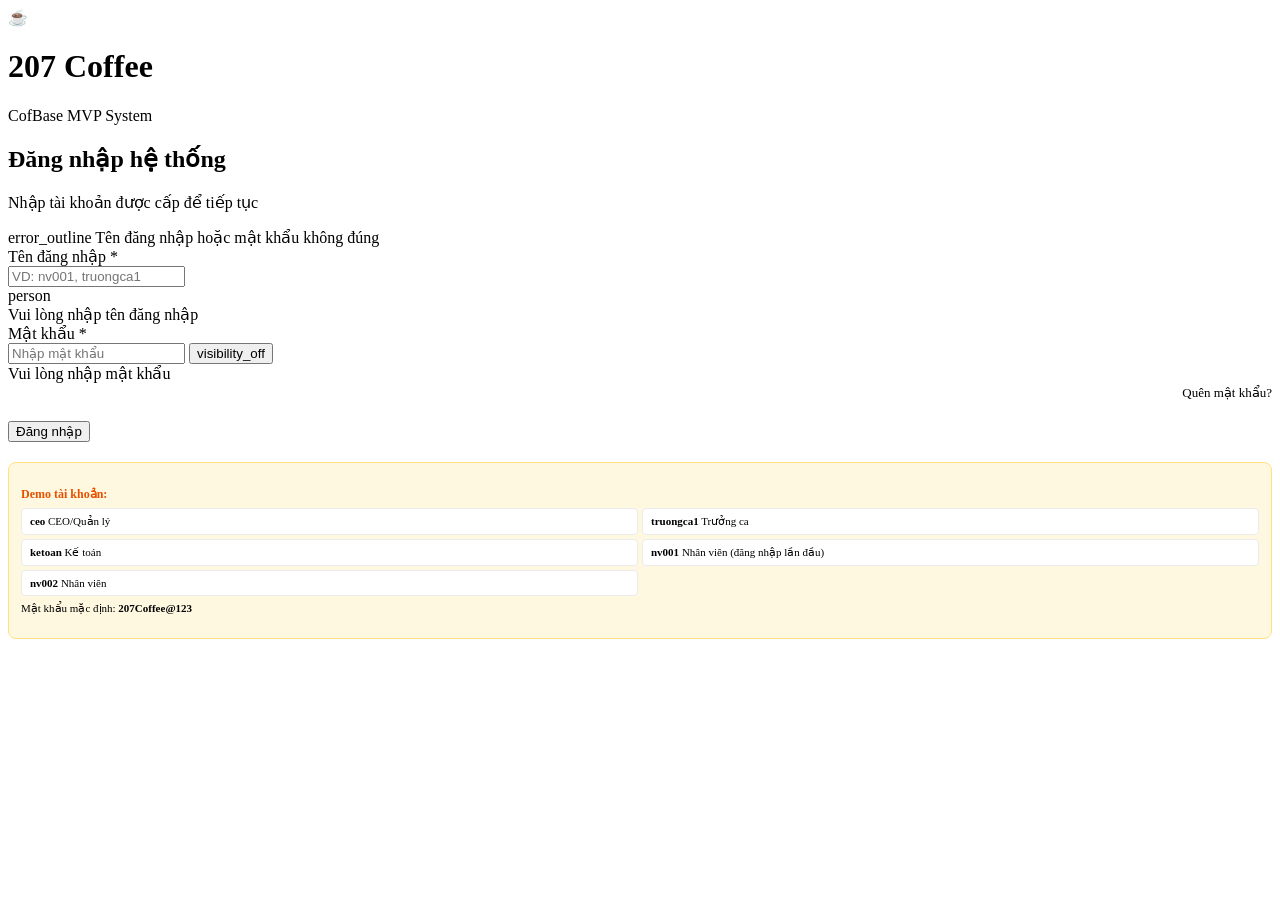
==== index.html @ f36b7ae7 "fix: hoàn thiện giao diện responsive" ====
<!DOCTYPE html>
<html lang="vi">
<head>
  <meta charset="UTF-8">
  <meta name="viewport" content="width=device-width, initial-scale=1.0, maximum-scale=1.0, user-scalable=no">
  <title>207 Coffee – CofBase MVP</title>
  <meta name="description" content="Hệ thống quản lý nội bộ 207 Coffee – Chấm công, Ca làm việc, Lương, POS, Dashboard">

  <link rel="preconnect" href="https://fonts.googleapis.com/">
  <link rel="preconnect" href="https://fonts.gstatic.com/" crossorigin>

  <link rel="stylesheet" href="styles.css">

  <link rel="icon" href="data:image/svg+xml,&lt;svg xmlns=%22http://www.w3.org/2000/svg%22 viewBox=%220 0 100 100%22&gt;&lt;text y=%22.9em%22 font-size=%2290%22&gt;%E2%98%95&lt;/text&gt;&lt;/svg&gt;">

  <script src="chart.umd.min.js"></script>

  <style>
    /* Additional polish */
    .pos-layout { height: calc(100vh - 108px); }
    .page-content:has(.pos-layout) { padding: 16px; }

    /* Smooth page transitions */
    #page-content { animation: fadeIn 0.25s ease; }

    /* Override chart canvas */
    #revenue-chart { max-height: 240px; }

    /* Tab switch helper */
    .tab-content { display: none; }
    .tab-content.active { display: block; }

    /* Refactored inline styles */
    .forgot-pw-wrapper { text-align: right; margin-bottom: 20px; }
    .forgot-pw-link { font-size: 13px; color: var(--brown); text-decoration: none; font-weight: 500; }
    .demo-section { margin-top: 20px; padding: 12px; background: #FFF8E1; border-radius: 8px; border: 1px solid #FFE082; }
    .demo-title { font-size: 12px; color: #E65100; font-weight: 600; margin-bottom: 6px; }
    .demo-grid { display: grid; grid-template-columns: 1fr 1fr; gap: 4px; }
    .demo-card { cursor: pointer; padding: 6px 8px; background: white; border-radius: 4px; border: 1px solid #EBEBEB; font-size: 11px; transition: background 0.2s; }
    .demo-card:hover { background: #f9f9f9; }
    .demo-role { color: var(--text-muted); }
    .demo-footer { font-size: 11px; color: var(--text-muted); margin-top: 6px; }
  </style>
</head>
<body>
  <div id="root">
    <div id="app">
      <div id="main-area">
        <div class="auth-page">
          <div class="auth-card">
            <div class="auth-logo">
              <div class="auth-logo-icon">☕</div>
              <div class="auth-logo-text">
                <h1>207 Coffee</h1>
                <p>CofBase MVP System</p>
              </div>
            </div>
            
            <h2 class="auth-title">Đăng nhập hệ thống</h2>
            <p class="auth-subtitle">Nhập tài khoản được cấp để tiếp tục</p>

            <div id="login-alert" class="alert alert-danger hidden">
              <span class="material-icons">error_outline</span>
              <span id="login-alert-msg">Tên đăng nhập hoặc mật khẩu không đúng</span>
            </div>

            <form id="login-form" novalidate>
              <div class="form-group">
                <label class="form-label" for="login-username">Tên đăng nhập <span class="required">*</span></label>
                <div class="input-group">
                  <input type="text" id="login-username" class="form-control" placeholder="VD: nv001, truongca1" autocomplete="username">
                  <div class="input-group-btn"><span class="material-icons">person</span></div>
                </div>
                <div class="form-error" id="err-username">Vui lòng nhập tên đăng nhập</div>
              </div>
              
              <div class="form-group">
                <label class="form-label" for="login-password">Mật khẩu <span class="required">*</span></label>
                <div class="input-group">
                  <input type="password" id="login-password" class="form-control" placeholder="Nhập mật khẩu" autocomplete="current-password">
                  <button type="button" class="input-group-btn" id="toggle-pw" tabindex="-1">
                    <span class="material-icons" id="pw-icon">visibility_off</span>
                  </button>
                </div>
                <div class="form-error" id="err-password">Vui lòng nhập mật khẩu</div>
              </div>

              <div class="forgot-pw-wrapper">
                <a href="#" class="forgot-pw-link">Quên mật khẩu?</a>
              </div>

              <button type="submit" class="btn btn-primary btn-block btn-lg" id="login-btn">
                Đăng nhập
              </button>
            </form>

            <div class="demo-section">
              <p class="demo-title">Demo tài khoản:</p>
              <div class="demo-grid" id="demo-accounts">
                <div class="demo-card" data-user="ceo" data-pass="207Coffee@123">
                  <b>ceo</b> <span class="demo-role">CEO/Quản lý</span>
                </div>
                <div class="demo-card" data-user="truongca1" data-pass="207Coffee@123">
                  <b>truongca1</b> <span class="demo-role">Trưởng ca</span>
                </div>
                <div class="demo-card" data-user="ketoan" data-pass="207Coffee@123">
                  <b>ketoan</b> <span class="demo-role">Kế toán</span>
                </div>
                <div class="demo-card" data-user="nv001" data-pass="207Coffee@123">
                  <b>nv001</b> <span class="demo-role">Nhân viên (đăng nhập lần đầu)</span>
                </div>
                <div class="demo-card" data-user="nv002" data-pass="207Coffee@123">
                  <b>nv002</b> <span class="demo-role">Nhân viên</span>
                </div>
              </div>
              <p class="demo-footer">Mật khẩu mặc định: <b>207Coffee@123</b></p>
            </div>
          </div>
        </div>
      </div>
      <div id="toast-container" class="toast-container"></div>
    </div>
  </div>

  <script src="data.js"></script>
  <script src="attendance.js"></script>
  <script src="shifts.js"></script>
  <script src="dashboard-leader.js"></script>
  <script src="dashboard-ceo.js"></script>
  <script src="payroll.js"></script>
  <script src="pos.js"></script>
  <script src="reports.js"></script>
  <script src="app.js"></script>

  <script>
    // Global tab switcher utility
    function switchTab(activeTabId, activeBtnId) {
      const activeTab = document.getElementById(activeTabId);
      if (!activeTab) return;
      
      const parent = activeTab.parentElement;
      const allTabs = parent.querySelectorAll('[id$="-tab"]');
      allTabs.forEach(tab => {
        tab.style.display = tab.id === activeTabId ? 'block' : 'none';
      });
      
      const allBtns = document.querySelectorAll('.tab-btn');
      allBtns.forEach(btn => btn.classList.remove('active'));
      
      allBtns.forEach(btn => {
        const onclick = btn.getAttribute('onclick') || '';
        if (onclick.includes(`'${activeTabId}'`)) {
          btn.classList.add('active');
        }
      });
    }

    // Demo account auto-fill handler
    document.addEventListener('DOMContentLoaded', () => {
      const demoCards = document.querySelectorAll('.demo-card');
      const usernameInput = document.getElementById('login-username');
      const passwordInput = document.getElementById('login-password');

      demoCards.forEach(card => {
        card.addEventListener('click', () => {
          if (usernameInput && passwordInput) {
            usernameInput.value = card.getAttribute('data-user');
            passwordInput.value = card.getAttribute('data-pass');
          }
        });
      });
    });
  </script>
</body>
</html>
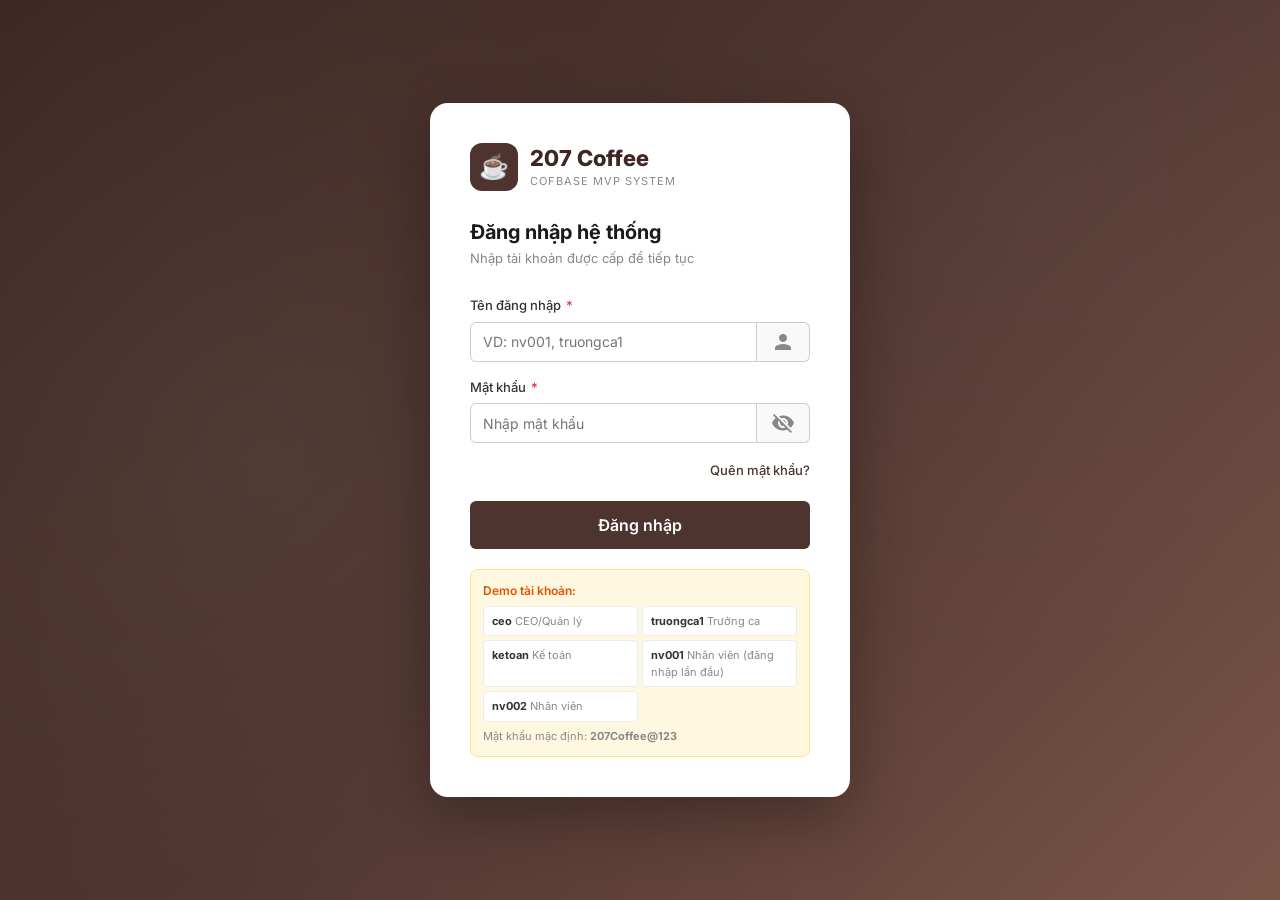
==== commit fad50139: "fix: sửa chấm công" ====
--- a/index.html
+++ b/index.html
@@ -9,11 +9,11 @@
   <link rel="preconnect" href="https://fonts.googleapis.com/">
   <link rel="preconnect" href="https://fonts.gstatic.com/" crossorigin>
 
-  <link rel="stylesheet" href="styles.css">
+  <link rel="stylesheet" href="./207 Coffee – CofBase MVP_files/styles.css">
 
   <link rel="icon" href="data:image/svg+xml,&lt;svg xmlns=%22http://www.w3.org/2000/svg%22 viewBox=%220 0 100 100%22&gt;&lt;text y=%22.9em%22 font-size=%2290%22&gt;%E2%98%95&lt;/text&gt;&lt;/svg&gt;">
 
-  <script src="chart.umd.min.js"></script>
+  <script src="./207 Coffee – CofBase MVP_files/chart.umd.min.js"></script>
 
   <style>
     /* Additional polish */
@@ -122,15 +122,15 @@
     </div>
   </div>
 
-  <script src="data.js"></script>
-  <script src="attendance.js"></script>
-  <script src="shifts.js"></script>
-  <script src="dashboard-leader.js"></script>
-  <script src="dashboard-ceo.js"></script>
-  <script src="payroll.js"></script>
-  <script src="pos.js"></script>
-  <script src="reports.js"></script>
-  <script src="app.js"></script>
+  <script src="./207 Coffee – CofBase MVP_files/data.js"></script>
+  <script src="./207 Coffee – CofBase MVP_files/attendance.js"></script>
+  <script src="./207 Coffee – CofBase MVP_files/shifts.js"></script>
+  <script src="./207 Coffee – CofBase MVP_files/dashboard-leader.js"></script>
+  <script src="./207 Coffee – CofBase MVP_files/dashboard-ceo.js"></script>
+  <script src="./207 Coffee – CofBase MVP_files/payroll.js"></script>
+  <script src="./207 Coffee – CofBase MVP_files/pos.js"></script>
+  <script src="./207 Coffee – CofBase MVP_files/reports.js"></script>
+  <script src="./207 Coffee – CofBase MVP_files/app.js"></script>
 
   <script>
     // Global tab switcher utility
--- a/207 Coffee – CofBase MVP_files/styles.css
+++ b/207 Coffee – CofBase MVP_files/styles.css
@@ -0,0 +1,2204 @@
+/* ============================================================
+   207 COFFEE – CofBase MVP Design System
+   UI Guidelines: Inter font, #4E342E primary, #F9F9F9 bg
+   ============================================================ */
+
+@import url("https://fonts.googleapis.com/css2?family=Inter:wght@300;400;500;600;700;800&display=swap");
+@import url("https://fonts.googleapis.com/icon?family=Material+Icons");
+
+:root {
+/* Brand */
+--brown: #4e342e;
+--brown-light: #6d4c41;
+--brown-dark: #3e2723;
+--brown-10: rgba(78, 52, 46, 0.08);
+--brown-20: rgba(78, 52, 46, 0.15);
+
+/* Background */
+--bg: #f9f9f9;
+--bg-card: #ffffff;
+--bg-sidebar: #2c1a16;
+
+/* Semantic */
+--success: #28a745;
+--success-bg: #e8f5e9;
+--warning: #ffc107;
+--warning-bg: #fff8e1;
+--danger: #dc3545;
+--danger-bg: #fdecea;
+--disabled: #e0e0e0;
+
+/* Text */
+--text-primary: #1a1a1a;
+--text-body: #333333;
+--text-muted: #888888;
+--text-white: #ffffff;
+
+/* Border */
+--border: #cccccc;
+--border-focus: #4e342e;
+
+/* Shadows */
+--shadow-sm: 0 1px 3px rgba(0, 0, 0, 0.08);
+--shadow-md: 0 4px 12px rgba(0, 0, 0, 0.1);
+--shadow-lg: 0 8px 30px rgba(0, 0, 0, 0.12);
+
+/* Radius */
+--radius: 6px;
+--radius-lg: 12px;
+
+/* Transitions */
+--transition: 0.2s ease;
+}
+
+/* ============================================================
+   RESET & BASE
+   ============================================================ */
+*,
+*::before,
+*::after {
+box-sizing: border-box;
+margin: 0;
+padding: 0;
+}
+
+html {
+font-size: 14px;
+}
+
+body {
+min-height: 100vh;
+overflow-x: hidden;
+font-family: "Inter", sans-serif;
+font-size: 14px;
+line-height: 1.5;
+color: var(--text-body);
+background: var(--bg);
+}
+
+/* ============================================================
+   TYPOGRAPHY
+   ============================================================ */
+h1,
+h2,
+h3,
+h4,
+h5,
+h6 {
+font-weight: 700;
+line-height: 1.3;
+color: var(--text-primary);
+}
+
+.page-title {
+font-size: 24px;
+font-weight: 700;
+color: var(--text-primary);
+}
+
+.section-title {
+margin-bottom: 12px;
+font-size: 16px;
+font-weight: 600;
+color: var(--text-primary);
+}
+
+.hint {
+font-size: 12px;
+font-style: italic;
+color: var(--text-muted);
+}
+
+.label {
+font-size: 13px;
+font-weight: 500;
+color: var(--text-body);
+}
+
+/* ============================================================
+   APP LAYOUT
+   ============================================================ */
+#app {
+display: flex;
+min-height: 100vh;
+width: 100%;
+}
+
+/* SIDEBAR */
+.sidebar {
+position: fixed;
+top: 0;
+bottom: 0;
+left: 0;
+z-index: 100;
+display: flex;
+flex-direction: column;
+width: 240px;
+min-height: 100vh;
+background: var(--bg-sidebar);
+transition: transform var(--transition);
+}
+
+.sidebar-brand {
+display: flex;
+align-items: center;
+gap: 10px;
+padding: 20px 16px;
+border-bottom: 1px solid rgba(255, 255, 255, 0.08);
+}
+
+.brand-logo {
+display: flex;
+align-items: center;
+justify-content: center;
+width: 36px;
+height: 36px;
+border-radius: 8px;
+font-size: 18px;
+background: var(--brown);
+}
+
+.brand-name {
+font-size: 18px;
+font-weight: 800;
+color: #ffffff;
+letter-spacing: -0.5px;
+}
+
+.brand-sub {
+margin-top: 1px;
+font-size: 10px;
+color: rgba(255, 255, 255, 0.45);
+text-transform: uppercase;
+letter-spacing: 1.5px;
+}
+
+.sidebar-user {
+padding: 14px 16px;
+border-bottom: 1px solid rgba(255, 255, 255, 0.08);
+}
+
+.sidebar-user-name {
+font-size: 13px;
+font-weight: 600;
+color: #ffffff;
+}
+
+.sidebar-user-role {
+margin-top: 2px;
+font-size: 11px;
+color: rgba(255, 255, 255, 0.45);
+}
+
+.sidebar-nav {
+flex: 1;
+padding: 8px 0;
+overflow-y: auto;
+}
+
+.nav-group-label {
+padding: 12px 16px 4px;
+font-size: 10px;
+font-weight: 600;
+color: rgba(255, 255, 255, 0.3);
+text-transform: uppercase;
+letter-spacing: 1.5px;
+}
+
+.nav-item {
+display: flex;
+align-items: center;
+gap: 10px;
+width: calc(100% - 16px);
+margin: 1px 8px;
+padding: 10px 16px;
+border: none;
+border-radius: 6px;
+font-size: 13px;
+font-weight: 500;
+color: rgba(255, 255, 255, 0.6);
+text-align: left;
+text-decoration: none;
+background: none;
+cursor: pointer;
+transition: all var(--transition);
+}
+
+.nav-item:hover {
+color: #ffffff;
+background: rgba(255, 255, 255, 0.08);
+}
+
+.nav-item.active {
+color: #ffffff;
+background: var(--brown);
+}
+
+.nav-item .material-icons {
+flex-shrink: 0;
+font-size: 18px;
+}
+
+.sidebar-logout {
+padding: 12px;
+border-top: 1px solid rgba(255, 255, 255, 0.08);
+}
+
+/* MAIN CONTENT */
+.main-content {
+display: flex;
+flex-direction: column;
+flex: 1;
+margin-left: 240px;
+min-height: 100vh;
+width: calc(100% - 240px);
+}
+
+/* TOPBAR */
+.topbar {
+position: sticky;
+top: 0;
+z-index: 50;
+display: flex;
+align-items: center;
+justify-content: space-between;
+height: 60px;
+padding: 0 24px;
+background: var(--bg-card);
+border-bottom: 1px solid #ebebeb;
+box-shadow: var(--shadow-sm);
+}
+
+.topbar-title {
+font-size: 16px;
+font-weight: 600;
+color: var(--text-primary);
+}
+
+.topbar-actions {
+display: flex;
+align-items: center;
+gap: 12px;
+}
+
+.topbar-user {
+display: flex;
+align-items: center;
+gap: 8px;
+font-size: 13px;
+font-weight: 500;
+color: var(--text-body);
+}
+
+.topbar-avatar {
+display: flex;
+align-items: center;
+justify-content: center;
+width: 32px;
+height: 32px;
+border-radius: 50%;
+font-size: 12px;
+font-weight: 700;
+color: white;
+background: var(--brown);
+}
+
+/* PAGE CONTENT */
+.page-content {
+flex: 1;
+padding: 24px;
+animation: fadeIn 0.3s ease;
+}
+
+@keyframes fadeIn {
+from {
+opacity: 0;
+transform: translateY(6px);
+}
+to {
+opacity: 1;
+transform: translateY(0);
+}
+}
+
+/* ============================================================
+   AUTH PAGES
+   ============================================================ */
+.auth-page {
+position: relative;
+display: flex;
+align-items: center;
+justify-content: center;
+min-height: 100vh;
+width: 100%;
+padding: 20px;
+overflow: hidden;
+background: linear-gradient(
+135deg,
+var(--brown-dark) 0%,
+var(--brown) 50%,
+#795548 100%
+);
+}
+
+.auth-page::before {
+content: "";
+position: absolute;
+inset: 0;
+background-image: radial-gradient(
+circle at 20% 50%,
+rgba(255, 255, 255, 0.05) 0%,
+transparent 50%
+),
+radial-gradient(
+circle at 80% 20%,
+rgba(255, 255, 255, 0.03) 0%,
+transparent 40%
+);
+}
+
+.auth-card {
+position: relative;
+z-index: 1;
+width: 100%;
+max-width: 420px;
+padding: 40px;
+border-radius: 16px;
+background: #ffffff;
+box-shadow: 0 20px 60px rgba(0, 0, 0, 0.3);
+animation: slideUp 0.4s ease;
+}
+
+@keyframes slideUp {
+from {
+opacity: 0;
+transform: translateY(20px);
+}
+to {
+opacity: 1;
+transform: translateY(0);
+}
+}
+
+.auth-logo {
+display: flex;
+align-items: center;
+gap: 12px;
+margin-bottom: 28px;
+}
+
+.auth-logo-icon {
+display: flex;
+align-items: center;
+justify-content: center;
+width: 48px;
+height: 48px;
+border-radius: 12px;
+font-size: 24px;
+color: white;
+background: var(--brown);
+}
+
+.auth-logo-text h1 {
+font-size: 22px;
+font-weight: 800;
+color: var(--brown-dark);
+}
+
+.auth-logo-text p {
+font-size: 11px;
+color: var(--text-muted);
+text-transform: uppercase;
+letter-spacing: 1px;
+}
+
+.auth-title {
+margin-bottom: 4px;
+font-size: 20px;
+font-weight: 700;
+color: var(--text-primary);
+}
+
+.auth-subtitle {
+margin-bottom: 28px;
+font-size: 13px;
+color: var(--text-muted);
+}
+
+/* ============================================================
+   FORM ELEMENTS
+   ============================================================ */
+.form-group {
+margin-bottom: 16px;
+}
+
+.form-label {
+display: block;
+margin-bottom: 6px;
+font-size: 13px;
+font-weight: 500;
+color: var(--text-body);
+}
+
+.form-label .required {
+margin-left: 2px;
+color: var(--danger);
+}
+
+.form-control {
+width: 100%;
+height: 40px;
+padding: 0 12px;
+border: 1px solid var(--border);
+border-radius: var(--radius);
+font-family: "Inter", sans-serif;
+font-size: 14px;
+color: var(--text-body);
+background: #ffffff;
+outline: none;
+transition: border-color var(--transition), box-shadow var(--transition);
+}
+
+.form-control:focus {
+border-color: var(--brown);
+box-shadow: 0 0 0 3px rgba(78, 52, 46, 0.1);
+}
+
+.form-control.error {
+border-color: var(--danger);
+box-shadow: 0 0 0 3px rgba(220, 53, 69, 0.1);
+}
+
+.form-control:disabled {
+color: var(--text-muted);
+cursor: not-allowed;
+background: #f5f5f5;
+}
+
+textarea.form-control {
+height: auto;
+min-height: 80px;
+padding: 10px 12px;
+resize: vertical;
+}
+
+select.form-control {
+padding-right: 36px;
+background-image: url("data:image/svg+xml,%3Csvg xmlns='http://www.w3.org/2000/svg' width='12' height='12' viewBox='0 0 24 24' fill='none' stroke='%23888888' stroke-width='2'%3E%3Cpolyline points='6 9 12 15 18 9'%3E%3C/polyline%3E%3C/svg%3E");
+background-repeat: no-repeat;
+background-position: right 12px center;
+appearance: none;
+}
+
+.form-error {
+display: none;
+margin-top: 4px;
+font-size: 12px;
+color: var(--danger);
+}
+
+.form-error.show {
+display: block;
+}
+
+.form-hint {
+margin-top: 4px;
+font-size: 12px;
+color: var(--text-muted);
+}
+
+.input-group {
+display: flex;
+align-items: stretch;
+}
+
+.input-group .form-control {
+flex: 1;
+border-radius: var(--radius) 0 0 var(--radius);
+}
+
+.input-group-btn {
+display: flex;
+align-items: center;
+justify-content: center;
+padding: 0 14px;
+border: 1px solid var(--border);
+border-left: none;
+border-radius: 0 var(--radius) var(--radius) 0;
+color: var(--text-muted);
+background: var(--bg);
+cursor: pointer;
+transition: background var(--transition);
+}
+
+.input-group-btn:hover {
+background: var(--disabled);
+}
+
+/* ============================================================
+   BUTTONS
+   ============================================================ */
+.btn {
+display: inline-flex;
+align-items: center;
+justify-content: center;
+gap: 6px;
+height: 40px;
+padding: 0 20px;
+border: none;
+border-radius: var(--radius);
+font-family: "Inter", sans-serif;
+font-size: 14px;
+font-weight: 600;
+text-decoration: none;
+white-space: nowrap;
+cursor: pointer;
+user-select: none;
+transition: all var(--transition);
+}
+
+.btn .material-icons {
+font-size: 18px;
+}
+
+/* Primary */
+.btn-primary {
+color: #ffffff;
+background: var(--brown);
+}
+
+.btn-primary:hover {
+background: var(--brown-light);
+box-shadow: var(--shadow-sm);
+}
+
+.btn-primary:active {
+background: var(--brown-dark);
+}
+
+/* Secondary */
+.btn-secondary {
+border: 1.5px solid var(--brown);
+color: var(--brown);
+background: #ffffff;
+}
+
+.btn-secondary:hover {
+background: var(--brown-10);
+}
+
+/* Danger */
+.btn-danger {
+color: #ffffff;
+background: var(--danger);
+}
+
+.btn-danger:hover {
+background: #c82333;
+}
+
+/* Success */
+.btn-success {
+color: #ffffff;
+background: var(--success);
+}
+
+.btn-success:hover {
+background: #218838;
+}
+
+/* Warning */
+.btn-warning {
+color: #1a1a1a;
+background: var(--warning);
+}
+
+.btn-warning:hover {
+background: #e0a800;
+}
+
+/* Ghost */
+.btn-ghost {
+border: 1.5px solid var(--border);
+color: var(--text-muted);
+background: transparent;
+}
+
+.btn-ghost:hover {
+color: var(--text-body);
+background: var(--bg);
+}
+
+/* Small */
+.btn-sm {
+height: 32px;
+padding: 0 14px;
+font-size: 12px;
+}
+
+.btn-sm .material-icons {
+font-size: 16px;
+}
+
+/* Large */
+.btn-lg {
+height: 48px;
+padding: 0 28px;
+font-size: 16px;
+}
+
+/* Full width */
+.btn-block {
+width: 100%;
+}
+
+/* Disabled */
+.btn:disabled,
+.btn.disabled {
+border-color: var(--disabled) !important;
+color: var(--text-muted) !important;
+background: var(--disabled) !important;
+box-shadow: none !important;
+cursor: not-allowed !important;
+}
+
+.btn-group {
+display: flex;
+align-items: center;
+gap: 8px;
+}
+
+.btn-group-right {
+justify-content: flex-end;
+}
+
+/* ============================================================
+   CARDS
+   ============================================================ */
+.card {
+border: 1px solid #ebebeb;
+border-radius: var(--radius-lg);
+background: var(--bg-card);
+box-shadow: var(--shadow-sm);
+}
+
+.card-header {
+display: flex;
+align-items: center;
+justify-content: space-between;
+padding: 16px 20px;
+border-bottom: 1px solid #ebebeb;
+}
+
+.card-title {
+font-size: 15px;
+font-weight: 600;
+color: var(--text-primary);
+}
+
+.card-body {
+padding: 20px;
+}
+
+.card-footer {
+display: flex;
+align-items: center;
+justify-content: flex-end;
+gap: 8px;
+padding: 14px 20px;
+border-top: 1px solid #ebebeb;
+border-radius: 0 0 var(--radius-lg) var(--radius-lg);
+background: #fafafa;
+}
+
+/* KPI STAT CARDS */
+.stat-grid {
+display: grid;
+grid-template-columns: repeat(auto-fit, minmax(200px, 1fr));
+gap: 16px;
+margin-bottom: 24px;
+}
+
+.stat-card {
+display: flex;
+align-items: flex-start;
+gap: 14px;
+padding: 20px;
+border: 1px solid #ebebeb;
+border-radius: var(--radius-lg);
+background: var(--bg-card);
+box-shadow: var(--shadow-sm);
+}
+
+.stat-icon {
+flex-shrink: 0;
+display: flex;
+align-items: center;
+justify-content: center;
+width: 44px;
+height: 44px;
+border-radius: 10px;
+}
+
+.stat-icon .material-icons {
+font-size: 22px;
+}
+
+.stat-icon.brown {
+color: var(--brown);
+background: var(--brown-10);
+}
+
+.stat-icon.green {
+color: var(--success);
+background: var(--success-bg);
+}
+
+.stat-icon.yellow {
+color: #e65100;
+background: var(--warning-bg);
+}
+
+.stat-icon.red {
+color: var(--danger);
+background: var(--danger-bg);
+}
+
+.stat-icon.blue {
+color: #1565c0;
+background: #e3f2fd;
+}
+
+.stat-label {
+margin-bottom: 4px;
+font-size: 12px;
+font-weight: 500;
+color: var(--text-muted);
+text-transform: uppercase;
+letter-spacing: 0.5px;
+}
+
+.stat-value {
+font-size: 22px;
+font-weight: 700;
+line-height: 1;
+color: var(--text-primary);
+}
+
+.stat-change {
+margin-top: 4px;
+font-size: 12px;
+font-weight: 500;
+}
+
+.stat-change.up {
+color: var(--success);
+}
+
+.stat-change.down {
+color: var(--danger);
+}
+
+/* ============================================================
+   BADGES & TAGS
+   ============================================================ */
+.badge {
+display: inline-flex;
+align-items: center;
+gap: 4px;
+padding: 2px 8px;
+border-radius: 100px;
+font-size: 11px;
+font-weight: 600;
+text-transform: uppercase;
+letter-spacing: 0.5px;
+}
+
+.badge-success {
+color: var(--success);
+background: var(--success-bg);
+}
+
+.badge-warning {
+color: #e65100;
+background: var(--warning-bg);
+}
+
+.badge-danger {
+color: var(--danger);
+background: var(--danger-bg);
+}
+
+.badge-muted {
+color: var(--text-muted);
+background: #f5f5f5;
+}
+
+.badge-brown {
+color: var(--brown);
+background: var(--brown-10);
+}
+
+.badge-blue {
+color: #1565c0;
+background: #e3f2fd;
+}
+
+/* ============================================================
+   TABLES
+   ============================================================ */
+.table-wrapper {
+overflow-x: auto;
+border: 1px solid #ebebeb;
+border-radius: var(--radius-lg);
+background: var(--bg-card);
+}
+
+table {
+width: 100%;
+font-size: 13px;
+border-collapse: collapse;
+}
+
+thead th {
+padding: 12px 14px;
+font-size: 12px;
+font-weight: 600;
+color: var(--text-muted);
+text-align: left;
+text-transform: uppercase;
+white-space: nowrap;
+letter-spacing: 0.5px;
+background: #fafafa;
+border-bottom: 1px solid #ebebeb;
+}
+
+tbody td {
+padding: 12px 14px;
+vertical-align: middle;
+border-bottom: 1px solid #f5f5f5;
+}
+
+tbody tr:last-child td {
+border-bottom: none;
+}
+
+tbody tr:hover td {
+background: var(--brown-10);
+}
+
+.table-name {
+font-weight: 600;
+color: var(--text-primary);
+}
+
+/* ============================================================
+   MODALS
+   ============================================================ */
+.modal-backdrop {
+position: fixed;
+inset: 0;
+z-index: 1000;
+display: flex;
+align-items: center;
+justify-content: center;
+padding: 20px;
+background: rgba(0, 0, 0, 0.5);
+backdrop-filter: blur(2px);
+animation: fadeIn 0.2s ease;
+}
+
+.modal {
+width: 100%;
+max-width: 520px;
+max-height: 90vh;
+overflow-y: auto;
+border-radius: 16px;
+background: #ffffff;
+box-shadow: 0 20px 60px rgba(0, 0, 0, 0.2);
+animation: slideUp 0.3s ease;
+}
+
+.modal-sm {
+max-width: 380px;
+}
+
+.modal-lg {
+max-width: 700px;
+}
+
+.modal-xl {
+max-width: 900px;
+}
+
+.modal-header {
+display: flex;
+align-items: center;
+justify-content: space-between;
+padding: 20px 24px;
+border-bottom: 1px solid #ebebeb;
+}
+
+.modal-title {
+font-size: 16px;
+font-weight: 700;
+color: var(--text-primary);
+}
+
+.modal-close {
+display: flex;
+align-items: center;
+justify-content: center;
+width: 32px;
+height: 32px;
+border: none;
+border-radius: 50%;
+color: var(--text-muted);
+background: none;
+cursor: pointer;
+transition: background var(--transition);
+}
+
+.modal-close:hover {
+background: #f5f5f5;
+}
+
+.modal-body {
+padding: 24px;
+}
+
+.modal-footer {
+display: flex;
+justify-content: flex-end;
+gap: 8px;
+padding: 16px 24px;
+border-top: 1px solid #ebebeb;
+}
+
+/* ============================================================
+   ALERTS & NOTIFICATIONS
+   ============================================================ */
+.alert {
+display: flex;
+align-items: flex-start;
+gap: 10px;
+margin-bottom: 16px;
+padding: 12px 14px;
+border-radius: var(--radius);
+font-size: 13px;
+}
+
+.alert .material-icons {
+flex-shrink: 0;
+margin-top: 1px;
+font-size: 18px;
+}
+
+.alert-success {
+border: 1px solid #c8e6c9;
+color: #1b5e20;
+background: var(--success-bg);
+}
+
+.alert-warning {
+border: 1px solid #ffe082;
+color: #e65100;
+background: var(--warning-bg);
+}
+
+.alert-danger {
+border: 1px solid #ffcdd2;
+color: #b71c1c;
+background: var(--danger-bg);
+}
+
+.alert-info {
+border: 1px solid #bbdefb;
+color: #0d47a1;
+background: #e3f2fd;
+}
+
+/* TOAST */
+.toast-container {
+position: fixed;
+right: 24px;
+bottom: 24px;
+z-index: 2000;
+display: flex;
+flex-direction: column;
+gap: 8px;
+}
+
+.toast {
+display: flex;
+align-items: center;
+gap: 8px;
+min-width: 260px;
+padding: 12px 16px;
+border-radius: var(--radius);
+font-size: 13px;
+font-weight: 500;
+color: #ffffff;
+background: var(--bg-sidebar);
+box-shadow: var(--shadow-lg);
+animation: slideIn 0.3s ease;
+}
+
+@keyframes slideIn {
+from {
+opacity: 0;
+transform: translateX(100%);
+}
+to {
+opacity: 1;
+transform: translateX(0);
+}
+}
+
+.toast.success {
+border-left: 3px solid var(--success);
+}
+
+.toast.warning {
+border-left: 3px solid var(--warning);
+}
+
+.toast.danger {
+border-left: 3px solid var(--danger);
+}
+
+/* ============================================================
+   PAGE HEADER
+   ============================================================ */
+.page-header {
+display: flex;
+flex-wrap: wrap;
+align-items: center;
+justify-content: space-between;
+gap: 12px;
+margin-bottom: 24px;
+}
+
+.page-header-right {
+display: flex;
+align-items: center;
+gap: 8px;
+}
+
+/* ============================================================
+   FILTER ROW
+   ============================================================ */
+.filter-row {
+display: flex;
+flex-wrap: wrap;
+align-items: center;
+gap: 10px;
+margin-bottom: 16px;
+padding: 14px 16px;
+border: 1px solid #ebebeb;
+border-radius: var(--radius);
+background: var(--bg-card);
+}
+
+.filter-row .form-control {
+width: auto;
+min-width: 120px;
+}
+
+/* ============================================================
+   TABS
+   ============================================================ */
+.tabs {
+display: flex;
+gap: 2px;
+margin-bottom: 20px;
+border-bottom: 2px solid #ebebeb;
+}
+
+.tab-btn {
+margin-bottom: -2px;
+padding: 10px 16px;
+border: none;
+border-bottom: 2px solid transparent;
+font-family: "Inter", sans-serif;
+font-size: 13px;
+font-weight: 500;
+color: var(--text-muted);
+background: none;
+cursor: pointer;
+transition: all var(--transition);
+}
+
+.tab-btn:hover {
+color: var(--text-body);
+}
+
+.tab-btn.active {
+font-weight: 600;
+color: var(--brown);
+border-bottom-color: var(--brown);
+}
+
+/* ============================================================
+   CALENDAR / SCHEDULE
+   ============================================================ */
+.schedule-grid {
+display: grid;
+grid-template-columns: 100px repeat(7, 1fr);
+gap: 1px;
+overflow: hidden;
+border-radius: var(--radius);
+background: #ebebeb;
+}
+
+.schedule-header {
+padding: 10px 8px;
+font-size: 12px;
+font-weight: 600;
+color: white;
+text-align: center;
+background: var(--brown);
+}
+
+.schedule-time-label {
+display: flex;
+align-items: center;
+justify-content: center;
+padding: 10px 8px;
+font-size: 12px;
+font-weight: 600;
+color: var(--text-muted);
+background: #fafafa;
+}
+
+.schedule-cell {
+display: flex;
+flex-direction: column;
+gap: 3px;
+min-height: 60px;
+padding: 6px;
+background: var(--bg-card);
+}
+
+.shift-chip {
+padding: 4px 8px;
+border-radius: 4px;
+font-size: 11px;
+font-weight: 600;
+cursor: pointer;
+transition: opacity var(--transition);
+}
+
+.shift-chip:hover {
+opacity: 0.85;
+}
+
+.shift-chip.morning {
+border: 1px solid #ffe082;
+color: #e65100;
+background: #fff8e1;
+}
+
+.shift-chip.afternoon {
+border: 1px solid #c8e6c9;
+color: #2e7d32;
+background: #e8f5e9;
+}
+
+.shift-chip.evening {
+border: 1px solid var(--brown-20);
+color: var(--brown);
+background: var(--brown-10);
+}
+
+.shift-chip.warning {
+border-color: var(--warning);
+background: var(--warning-bg);
+}
+
+/* ============================================================
+   CHECK-IN CARD (Employee)
+   ============================================================ */
+.checkin-card {
+max-width: 420px;
+margin: 0 auto;
+padding: 32px;
+border: 1px solid #ebebeb;
+border-radius: 20px;
+text-align: center;
+background: var(--bg-card);
+box-shadow: var(--shadow-md);
+}
+
+.checkin-time {
+margin: 8px 0;
+font-size: 56px;
+font-weight: 800;
+line-height: 1;
+color: var(--text-primary);
+letter-spacing: -2px;
+}
+
+.checkin-date {
+margin-bottom: 24px;
+font-size: 14px;
+color: var(--text-muted);
+}
+
+.checkin-status {
+display: flex;
+align-items: center;
+justify-content: center;
+gap: 6px;
+margin-bottom: 28px;
+padding: 8px 16px;
+border-radius: 100px;
+font-size: 13px;
+font-weight: 600;
+}
+
+.checkin-status.ok {
+color: var(--success);
+background: var(--success-bg);
+}
+
+.checkin-status.error {
+color: var(--danger);
+background: var(--danger-bg);
+}
+
+.checkin-status.warning {
+color: #e65100;
+background: var(--warning-bg);
+}
+
+.checkin-btn {
+display: flex;
+flex-direction: column;
+align-items: center;
+justify-content: center;
+gap: 8px;
+width: 140px;
+height: 140px;
+margin: 0 auto 24px;
+border: none;
+border-radius: 50%;
+font-family: "Inter", sans-serif;
+font-size: 16px;
+font-weight: 700;
+cursor: pointer;
+box-shadow: 0 8px 30px rgba(78, 52, 46, 0.3);
+transition: all 0.3s ease;
+}
+
+.checkin-btn.start {
+color: white;
+background: var(--brown);
+}
+
+.checkin-btn.stop {
+color: white;
+background: var(--danger);
+box-shadow: 0 8px 30px rgba(220, 53, 69, 0.3);
+}
+
+.checkin-btn:hover {
+transform: scale(1.04);
+}
+
+.checkin-btn:active {
+transform: scale(0.97);
+}
+
+.checkin-btn .material-icons {
+font-size: 36px;
+}
+
+/* ============================================================
+   POS INTERFACE
+   ============================================================ */
+.pos-layout {
+display: grid;
+grid-template-columns: 1fr 360px;
+gap: 16px;
+height: calc(100vh - 108px);
+}
+
+.pos-menu {
+display: flex;
+flex-direction: column;
+overflow: hidden;
+border: 1px solid #ebebeb;
+border-radius: var(--radius-lg);
+background: var(--bg-card);
+}
+
+.pos-categories {
+display: flex;
+flex-shrink: 0;
+gap: 6px;
+padding: 12px;
+overflow-x: auto;
+border-bottom: 1px solid #ebebeb;
+}
+
+.pos-cat-btn {
+padding: 6px 14px;
+border: 1.5px solid var(--border);
+border-radius: 100px;
+font-family: "Inter", sans-serif;
+font-size: 12px;
+font-weight: 600;
+color: var(--text-muted);
+white-space: nowrap;
+background: none;
+cursor: pointer;
+transition: all var(--transition);
+}
+
+.pos-cat-btn.active {
+border-color: var(--brown);
+color: white;
+background: var(--brown);
+}
+
+.pos-items {
+display: grid;
+grid-template-columns: repeat(auto-fill, minmax(140px, 1fr));
+align-content: start;
+gap: 10px;
+flex: 1;
+padding: 12px;
+overflow-y: auto;
+}
+
+.pos-item {
+padding: 14px 10px;
+border: 1.5px solid #ebebeb;
+border-radius: var(--radius);
+text-align: center;
+background: var(--bg);
+cursor: pointer;
+transition: all var(--transition);
+}
+
+.pos-item:hover {
+border-color: var(--brown);
+background: var(--brown-10);
+transform: translateY(-1px);
+}
+
+.pos-item-icon {
+margin-bottom: 6px;
+font-size: 28px;
+}
+
+.pos-item-name {
+margin-bottom: 2px;
+font-size: 12px;
+font-weight: 600;
+color: var(--text-primary);
+}
+
+.pos-item-price {
+font-size: 11px;
+color: var(--text-muted);
+}
+
+/* Order Panel */
+.pos-order {
+display: flex;
+flex-direction: column;
+overflow: hidden;
+border: 1px solid #ebebeb;
+border-radius: var(--radius-lg);
+background: var(--bg-card);
+}
+
+.pos-order-header {
+display: flex;
+align-items: center;
+justify-content: space-between;
+padding: 14px 16px;
+border-bottom: 1px solid #ebebeb;
+font-size: 14px;
+font-weight: 700;
+}
+
+.pos-order-items {
+flex: 1;
+padding: 8px;
+overflow-y: auto;
+}
+
+.pos-order-item {
+display: flex;
+align-items: center;
+gap: 8px;
+margin-bottom: 4px;
+padding: 8px;
+border-radius: var(--radius);
+}
+
+.pos-order-item:hover {
+background: var(--bg);
+}
+
+.pos-order-item-name {
+flex: 1;
+font-size: 13px;
+font-weight: 500;
+}
+
+.pos-order-item-note {
+font-size: 11px;
+color: var(--text-muted);
+}
+
+.qty-control {
+display: flex;
+align-items: center;
+gap: 6px;
+}
+
+.qty-btn {
+display: flex;
+align-items: center;
+justify-content: center;
+width: 24px;
+height: 24px;
+border: 1.5px solid var(--border);
+border-radius: 50%;
+font-size: 14px;
+font-weight: 700;
+color: var(--text-body);
+background: none;
+cursor: pointer;
+transition: all var(--transition);
+}
+
+.qty-btn:hover {
+border-color: var(--brown);
+color: white;
+background: var(--brown);
+}
+
+.qty-num {
+min-width: 20px;
+font-size: 13px;
+font-weight: 700;
+text-align: center;
+}
+
+.pos-order-summary {
+padding: 14px 16px;
+border-top: 1px solid #ebebeb;
+background: #fafafa;
+}
+
+.summary-row {
+display: flex;
+align-items: center;
+justify-content: space-between;
+margin-bottom: 6px;
+font-size: 13px;
+color: var(--text-muted);
+}
+
+.summary-row.total {
+margin-bottom: 12px;
+padding-top: 8px;
+border-top: 1px solid #ebebeb;
+font-size: 16px;
+font-weight: 700;
+color: var(--text-primary);
+}
+
+/* Payment methods */
+.payment-methods {
+display: grid;
+grid-template-columns: 1fr 1fr;
+gap: 6px;
+margin-bottom: 10px;
+}
+
+.payment-method {
+padding: 8px;
+border: 2px solid #ebebeb;
+border-radius: var(--radius);
+font-size: 12px;
+font-weight: 600;
+color: var(--text-muted);
+text-align: center;
+cursor: pointer;
+transition: all var(--transition);
+}
+
+.payment-method.selected {
+border-color: var(--brown);
+color: var(--brown);
+background: var(--brown-10);
+}
+
+/* ============================================================
+   SUCCESS OVERLAY
+   ============================================================ */
+.success-overlay {
+position: fixed;
+inset: 0;
+z-index: 3000;
+display: flex;
+align-items: center;
+justify-content: center;
+background: rgba(40, 167, 69, 0.95);
+animation: fadeIn 0.2s ease;
+}
+
+.success-overlay-content {
+color: white;
+text-align: center;
+animation: scaleIn 0.3s ease;
+}
+
+@keyframes scaleIn {
+from {
+opacity: 0;
+transform: scale(0.7);
+}
+to {
+opacity: 1;
+transform: scale(1);
+}
+}
+
+.success-overlay .material-icons {
+margin-bottom: 16px;
+font-size: 80px;
+}
+
+.success-overlay h2 {
+font-size: 28px;
+font-weight: 800;
+}
+
+/* ============================================================
+   CHART AREA
+   ============================================================ */
+.chart-card {
+padding: 20px;
+border: 1px solid #ebebeb;
+border-radius: var(--radius-lg);
+background: var(--bg-card);
+box-shadow: var(--shadow-sm);
+}
+
+.chart-header {
+display: flex;
+align-items: center;
+justify-content: space-between;
+margin-bottom: 16px;
+}
+
+.chart-filters {
+display: flex;
+flex-wrap: wrap;
+align-items: center;
+gap: 6px;
+}
+
+/* ============================================================
+   STAFF STATUS GRID
+   ============================================================ */
+.staff-grid {
+display: grid;
+grid-template-columns: repeat(auto-fill, minmax(160px, 1fr));
+gap: 10px;
+}
+
+.staff-card {
+display: flex;
+align-items: center;
+gap: 10px;
+padding: 14px;
+border: 1px solid #ebebeb;
+border-radius: var(--radius);
+background: var(--bg-card);
+}
+
+.staff-avatar {
+flex-shrink: 0;
+display: flex;
+align-items: center;
+justify-content: center;
+width: 38px;
+height: 38px;
+border-radius: 50%;
+font-size: 14px;
+font-weight: 700;
+color: white;
+background: var(--brown);
+}
+
+.staff-name {
+font-size: 13px;
+font-weight: 600;
+color: var(--text-primary);
+}
+
+.staff-shift {
+font-size: 11px;
+color: var(--text-muted);
+}
+
+.staff-status {
+font-size: 10px;
+font-weight: 600;
+}
+
+.staff-status.checked-in {
+color: var(--success);
+}
+
+.staff-status.not-checked {
+color: var(--warning);
+}
+
+.staff-status.absent {
+color: var(--danger);
+}
+
+/* ============================================================
+   END-OF-DAY REPORT
+   ============================================================ */
+.report-summary-box {
+margin-bottom: 16px;
+padding: 16px;
+border: 1.5px solid #ebebeb;
+border-radius: var(--radius);
+background: var(--bg);
+}
+
+.report-row {
+display: flex;
+align-items: center;
+justify-content: space-between;
+padding: 8px 0;
+border-bottom: 1px solid #f0f0f0;
+font-size: 13px;
+}
+
+.report-row:last-child {
+border-bottom: none;
+}
+
+.report-row-label {
+color: var(--text-muted);
+}
+
+.report-row-value {
+font-weight: 600;
+color: var(--text-primary);
+}
+
+.report-row-value.danger {
+color: var(--danger);
+}
+
+.report-row-value.success {
+color: var(--success);
+}
+
+/* ============================================================
+   RATING STARS
+   ============================================================ */
+.stars {
+font-size: 20px;
+color: var(--warning);
+}
+
+/* ============================================================
+   INGREDIENT CHECKLIST
+   ============================================================ */
+.ingredient-item {
+display: flex;
+align-items: center;
+justify-content: space-between;
+padding: 10px 0;
+border-bottom: 1px solid #f0f0f0;
+font-size: 13px;
+}
+
+.ingredient-item:last-child {
+border-bottom: none;
+}
+
+.ingredient-status-select {
+padding: 4px 10px;
+border: 1px solid var(--border);
+border-radius: var(--radius);
+font-family: "Inter", sans-serif;
+font-size: 12px;
+background: white;
+}
+
+/* ============================================================
+   SALARY CONFIG
+   ============================================================ */
+.salary-warning {
+display: none;
+margin-top: 6px;
+padding: 8px 12px;
+border: 1px solid var(--warning);
+border-radius: var(--radius);
+font-size: 12px;
+color: #e65100;
+background: var(--warning-bg);
+}
+
+.salary-warning.show {
+display: flex;
+align-items: center;
+gap: 6px;
+}
+
+/* ============================================================
+   PAYROLL TABLE
+   ============================================================ */
+.payroll-controls {
+display: flex;
+flex-wrap: wrap;
+align-items: center;
+gap: 10px;
+margin-bottom: 16px;
+}
+
+.payroll-period {
+display: flex;
+align-items: center;
+gap: 8px;
+padding: 8px 14px;
+border: 1px solid #ebebeb;
+border-radius: var(--radius);
+font-size: 13px;
+font-weight: 600;
+color: var(--brown);
+background: var(--bg-card);
+}
+
+/* ============================================================
+   HISTORY TIMELINE
+   ============================================================ */
+.timeline {
+position: relative;
+padding-left: 28px;
+}
+
+.timeline::before {
+content: "";
+position: absolute;
+top: 0;
+bottom: 0;
+left: 8px;
+width: 2px;
+background: #ebebeb;
+}
+
+.timeline-item {
+position: relative;
+margin-bottom: 20px;
+}
+
+.timeline-dot {
+position: absolute;
+top: 4px;
+left: -24px;
+width: 14px;
+height: 14px;
+border: 2px solid var(--bg-card);
+border-radius: 50%;
+background: var(--brown);
+box-shadow: 0 0 0 2px #ebebeb;
+}
+
+.timeline-dot.success {
+background: var(--success);
+}
+
+.timeline-dot.danger {
+background: var(--danger);
+}
+
+.timeline-content {
+padding: 12px 14px;
+border: 1px solid #ebebeb;
+border-radius: var(--radius);
+background: var(--bg-card);
+}
+
+.timeline-time {
+margin-bottom: 4px;
+font-size: 11px;
+color: var(--text-muted);
+}
+
+.timeline-text {
+font-size: 13px;
+font-weight: 500;
+}
+
+/* ============================================================
+   SEARCH BOX
+   ============================================================ */
+.search-box {
+position: relative;
+}
+
+.search-box .material-icons {
+position: absolute;
+top: 50%;
+left: 10px;
+font-size: 18px;
+color: var(--text-muted);
+transform: translateY(-50%);
+}
+
+.search-box .form-control {
+padding-left: 36px;
+}
+
+/* ============================================================
+   QUICK ACTIONS
+   ============================================================ */
+.quick-actions {
+display: grid;
+grid-template-columns: repeat(auto-fill, minmax(140px, 1fr));
+gap: 10px;
+margin-bottom: 20px;
+}
+
+.quick-action-btn {
+display: flex;
+flex-direction: column;
+align-items: center;
+gap: 8px;
+padding: 18px 14px;
+border: 1.5px solid #ebebeb;
+border-radius: var(--radius-lg);
+font-family: "Inter", sans-serif;
+text-align: center;
+text-decoration: none;
+background: var(--bg-card);
+cursor: pointer;
+transition: all var(--transition);
+}
+
+.quick-action-btn:hover {
+border-color: var(--brown);
+box-shadow: var(--shadow-md);
+transform: translateY(-2px);
+}
+
+.quick-action-btn .material-icons {
+font-size: 28px;
+color: var(--brown);
+}
+
+.quick-action-btn span:last-child {
+font-size: 12px;
+font-weight: 600;
+color: var(--text-body);
+}
+
+/* ============================================================
+   RESPONSIVE
+   ============================================================ */
+@media (max-width: 768px) {
+.sidebar {
+width: 200px;
+transform: translateX(-100%);
+}
+
+.sidebar.open {
+transform: translateX(0);
+}
+
+.main-content {
+margin-left: 0;
+}
+
+.pos-layout {
+grid-template-columns: 1fr;
+}
+
+.stat-grid {
+grid-template-columns: 1fr 1fr;
+}
+
+.schedule-grid {
+grid-template-columns: 60px repeat(7, 1fr);
+}
+
+.page-content {
+padding: 16px;
+}
+}
+
+/* ============================================================
+   UTILITIES
+   ============================================================ */
+.text-muted {
+color: var(--text-muted) !important;
+}
+.text-danger {
+color: var(--danger) !important;
+}
+.text-success {
+color: var(--success) !important;
+}
+.text-warning {
+color: #e65100 !important;
+}
+.text-brown {
+color: var(--brown) !important;
+}
+
+.mt-1 {
+margin-top: 4px;
+}
+.mt-2 {
+margin-top: 8px;
+}
+.mt-3 {
+margin-top: 12px;
+}
+.mt-4 {
+margin-top: 16px;
+}
+
+.mb-1 {
+margin-bottom: 4px;
+}
+.mb-2 {
+margin-bottom: 8px;
+}
+.mb-3 {
+margin-bottom: 12px;
+}
+.mb-4 {
+margin-bottom: 16px;
+}
+
+.d-flex {
+display: flex;
+}
+.align-items-center {
+align-items: center;
+}
+.justify-content-between {
+justify-content: space-between;
+}
+.gap-1 {
+gap: 4px;
+}
+.gap-2 {
+gap: 8px;
+}
+.gap-3 {
+gap: 12px;
+}
+.gap-4 {
+gap: 16px;
+}
+.flex-1 {
+flex: 1;
+}
+
+.fw-600 {
+font-weight: 600;
+}
+.fw-700 {
+font-weight: 700;
+}
+.fs-12 {
+font-size: 12px;
+}
+.fs-13 {
+font-size: 13px;
+}
+.fs-14 {
+font-size: 14px;
+}
+
+.divider {
+margin: 16px 0;
+height: 1px;
+background: #ebebeb;
+}
+
+.hidden {
+display: none !important;
+}
+
+/* Flag badge for exceptions */
+.flag-badge {
+display: inline-flex;
+align-items: center;
+gap: 4px;
+padding: 2px 8px;
+border-radius: 4px;
+font-size: 11px;
+font-weight: 700;
+color: var(--danger);
+background: var(--danger-bg);
+}
+/* ============================================================
+FULL SCREEN DESKTOP FIX
+============================================================ */
+
+html,
+body {
+width: 100%;
+min-height: 100vh;
+overflow-x: hidden;
+}
+
+#app {
+width: 100vw;
+min-height: 100vh;
+}
+
+/* LOGIN */
+.auth-page {
+width: 100vw;
+min-height: 100vh;
+
+display: flex;
+
+justify-content: center;
+
+align-items: center;
+
+padding: 40px;
+}
+
+/* GIỮ KHUNG LOGIN NHƯ ẢNH */
+.auth-card {
+width: 100%;
+
+max-width: 420px;
+
+padding: 40px;
+
+border-radius: 18px;
+}
+
+/* APP */
+.main-content {
+flex: 1;
+
+margin-left: 240px;
+
+width: calc(100vw - 240px);
+
+min-height: 100vh;
+}
+
+.page-content {
+width: 100%;
+
+padding: 32px;
+}
+
+.card,
+.table-wrapper,
+.chart-card,
+.pos-layout {
+width: 100%;
+
+max-width: none;
+}
+
+@media (min-width: 1600px) {
+.page-content {
+padding: 40px 48px;
+}
+}
+/* ============================================================
+   LOADING SKELETON
+   ============================================================ */
+.skeleton {
+border-radius: 4px;
+background: linear-gradient(90deg, #f0f0f0 25%, #e0e0e0 50%, #f0f0f0 75%);
+background-size: 200% 100%;
+animation: shimmer 1.5s infinite;
+}
+
+@keyframes shimmer {
+0% {
+background-position: -200% 0;
+}
+100% {
+background-position: 200% 0;
+}
+}
+
+/* ============================================================
+   SCROLLBAR
+   ============================================================ */
+::-webkit-scrollbar {
+width: 4px;
+height: 4px;
+}
+
+::-webkit-scrollbar-track {
+background: transparent;
+}
+
+::-webkit-scrollbar-thumb {
+border-radius: 4px;
+background: var(--border);
+}
+
+::-webkit-scrollbar-thumb:hover {
+background: var(--text-muted);
+}
+@media (max-width: 768px) {
+  /* Ẩn thanh menu bên trái trên điện thoại */
+  .sidebar {
+    display: none; 
+  }
+
+  /* Kéo vùng nội dung tràn ra hết màn hình, xóa khoảng trắng */
+  .main-content {
+    margin-left: 0 !important; 
+    width: 100% !important;
+    padding: 15px; 
+  }
+
+  /* Cho phép các bảng (như lịch làm việc, bảng lương) cuộn ngang thay vì bóp méo */
+  .table-wrapper, .table-responsive {
+    width: 100%;
+    overflow-x: auto;
+    -webkit-overflow-scrolling: touch;
+  }
+}
+/* ============================================================
+   CẤU HÌNH GRID TỰ ĐỘNG THÍCH ỨNG (RESPONSIVE GRID)
+   ============================================================ */
+
+/* Định nghĩa class cho màn hình máy tính (Mặc định chia làm 2 cột) */
+.mobile-responsive-grid {
+  display: grid;
+  grid-template-columns: 1fr 1fr; /* Chia thành 2 cột bằng nhau */
+  gap: 20px;                      /* Khoảng cách giữa các cột/hàng */
+  max-width: 900px;               /* Chiều rộng tối đa */
+  width: 100%;
+}
+
+/* Cấu hình ghi đè giao diện khi xem bằng điện thoại (Màn hình nhỏ hơn hoặc bằng 768px) */
+@media (max-width: 768px) {
+  .mobile-responsive-grid {
+    grid-template-columns: 1fr;   /* Chuyển hoàn toàn thành 1 cột */
+    gap: 15px;                    /* Thu nhỏ khoảng cách lại một chút cho cân đối */
+  }
+}
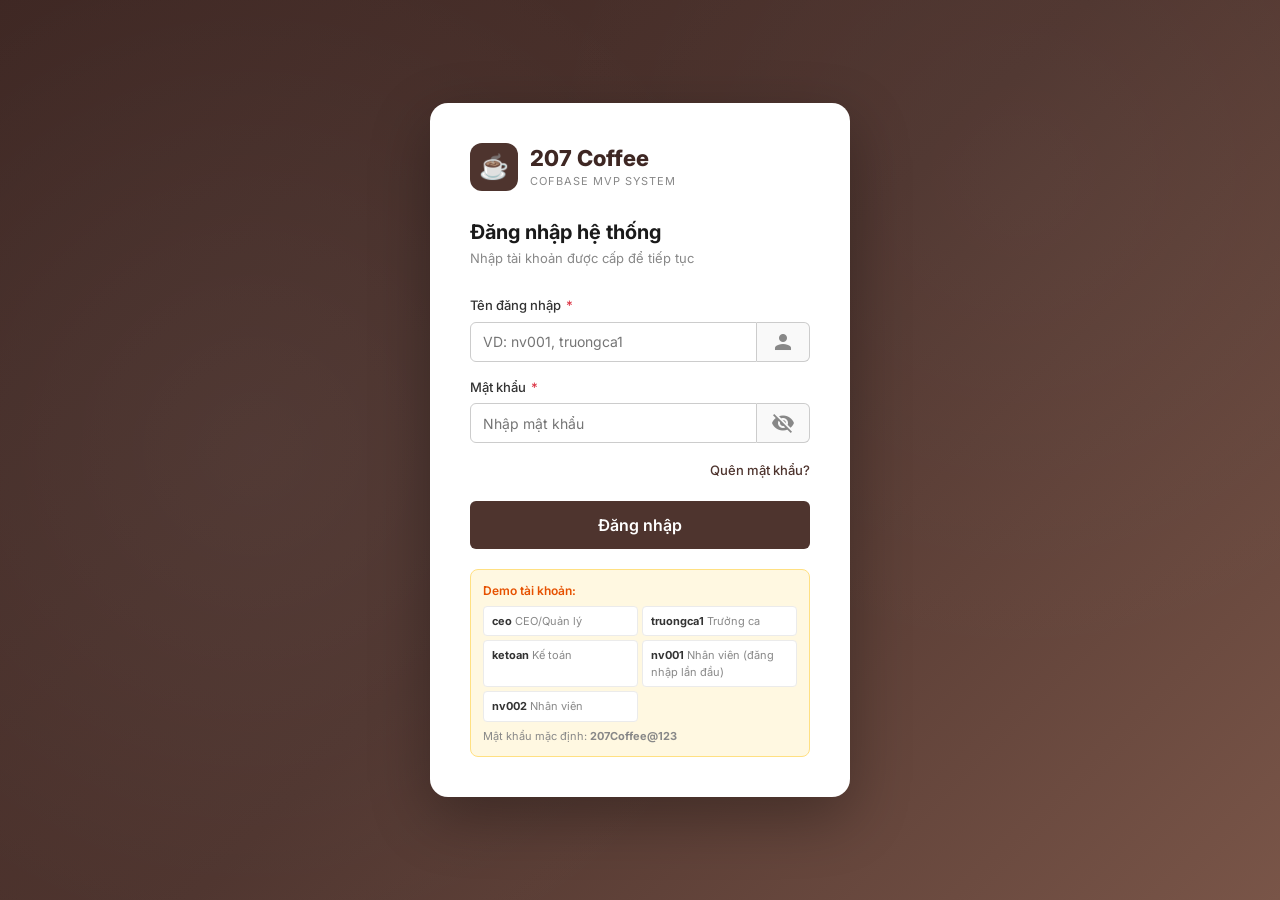
==== commit e1e5aa9a: "Add files via upload" ====
--- a/index.html
+++ b/index.html
@@ -2,18 +2,16 @@
 <html lang="vi">
 <head>
   <meta charset="UTF-8">
-  <meta name="viewport" content="width=device-width, initial-scale=1.0, maximum-scale=1.0, user-scalable=no">
+  <meta name="viewport" content="width=device-width, initial-scale=1">
   <title>207 Coffee – CofBase MVP</title>
   <meta name="description" content="Hệ thống quản lý nội bộ 207 Coffee – Chấm công, Ca làm việc, Lương, POS, Dashboard">
 
   <link rel="preconnect" href="https://fonts.googleapis.com/">
   <link rel="preconnect" href="https://fonts.gstatic.com/" crossorigin>
 
-  <link rel="stylesheet" href="./207 Coffee – CofBase MVP_files/styles.css">
+  <link rel="stylesheet" href="./assets/styles.css">
 
   <link rel="icon" href="data:image/svg+xml,&lt;svg xmlns=%22http://www.w3.org/2000/svg%22 viewBox=%220 0 100 100%22&gt;&lt;text y=%22.9em%22 font-size=%2290%22&gt;%E2%98%95&lt;/text&gt;&lt;/svg&gt;">
-
-  <script src="./207 Coffee – CofBase MVP_files/chart.umd.min.js"></script>
 
   <style>
     /* Additional polish */
@@ -122,15 +120,8 @@
     </div>
   </div>
 
-  <script src="./207 Coffee – CofBase MVP_files/data.js"></script>
-  <script src="./207 Coffee – CofBase MVP_files/attendance.js"></script>
-  <script src="./207 Coffee – CofBase MVP_files/shifts.js"></script>
-  <script src="./207 Coffee – CofBase MVP_files/dashboard-leader.js"></script>
-  <script src="./207 Coffee – CofBase MVP_files/dashboard-ceo.js"></script>
-  <script src="./207 Coffee – CofBase MVP_files/payroll.js"></script>
-  <script src="./207 Coffee – CofBase MVP_files/pos.js"></script>
-  <script src="./207 Coffee – CofBase MVP_files/reports.js"></script>
-  <script src="./207 Coffee – CofBase MVP_files/app.js"></script>
+  <script src="./assets/data.js"></script>
+  <script src="./assets/app.js"></script>
 
   <script>
     // Global tab switcher utility
--- a/assets/styles.css
+++ b/assets/styles.css
@@ -0,0 +1,2204 @@
+/* ============================================================
+   207 COFFEE – CofBase MVP Design System
+   UI Guidelines: Inter font, #4E342E primary, #F9F9F9 bg
+   ============================================================ */
+
+@import url("https://fonts.googleapis.com/css2?family=Inter:wght@300;400;500;600;700;800&display=swap");
+@import url("https://fonts.googleapis.com/icon?family=Material+Icons");
+
+:root {
+/* Brand */
+--brown: #4e342e;
+--brown-light: #6d4c41;
+--brown-dark: #3e2723;
+--brown-10: rgba(78, 52, 46, 0.08);
+--brown-20: rgba(78, 52, 46, 0.15);
+
+/* Background */
+--bg: #f9f9f9;
+--bg-card: #ffffff;
+--bg-sidebar: #2c1a16;
+
+/* Semantic */
+--success: #28a745;
+--success-bg: #e8f5e9;
+--warning: #ffc107;
+--warning-bg: #fff8e1;
+--danger: #dc3545;
+--danger-bg: #fdecea;
+--disabled: #e0e0e0;
+
+/* Text */
+--text-primary: #1a1a1a;
+--text-body: #333333;
+--text-muted: #888888;
+--text-white: #ffffff;
+
+/* Border */
+--border: #cccccc;
+--border-focus: #4e342e;
+
+/* Shadows */
+--shadow-sm: 0 1px 3px rgba(0, 0, 0, 0.08);
+--shadow-md: 0 4px 12px rgba(0, 0, 0, 0.1);
+--shadow-lg: 0 8px 30px rgba(0, 0, 0, 0.12);
+
+/* Radius */
+--radius: 6px;
+--radius-lg: 12px;
+
+/* Transitions */
+--transition: 0.2s ease;
+}
+
+/* ============================================================
+   RESET & BASE
+   ============================================================ */
+*,
+*::before,
+*::after {
+box-sizing: border-box;
+margin: 0;
+padding: 0;
+}
+
+html {
+font-size: 14px;
+}
+
+body {
+min-height: 100vh;
+overflow-x: hidden;
+font-family: "Inter", sans-serif;
+font-size: 14px;
+line-height: 1.5;
+color: var(--text-body);
+background: var(--bg);
+}
+
+/* ============================================================
+   TYPOGRAPHY
+   ============================================================ */
+h1,
+h2,
+h3,
+h4,
+h5,
+h6 {
+font-weight: 700;
+line-height: 1.3;
+color: var(--text-primary);
+}
+
+.page-title {
+font-size: 24px;
+font-weight: 700;
+color: var(--text-primary);
+}
+
+.section-title {
+margin-bottom: 12px;
+font-size: 16px;
+font-weight: 600;
+color: var(--text-primary);
+}
+
+.hint {
+font-size: 12px;
+font-style: italic;
+color: var(--text-muted);
+}
+
+.label {
+font-size: 13px;
+font-weight: 500;
+color: var(--text-body);
+}
+
+/* ============================================================
+   APP LAYOUT
+   ============================================================ */
+#app {
+display: flex;
+min-height: 100vh;
+width: 100%;
+}
+
+/* SIDEBAR */
+.sidebar {
+position: fixed;
+top: 0;
+bottom: 0;
+left: 0;
+z-index: 100;
+display: flex;
+flex-direction: column;
+width: 240px;
+min-height: 100vh;
+background: var(--bg-sidebar);
+transition: transform var(--transition);
+}
+
+.sidebar-brand {
+display: flex;
+align-items: center;
+gap: 10px;
+padding: 20px 16px;
+border-bottom: 1px solid rgba(255, 255, 255, 0.08);
+}
+
+.brand-logo {
+display: flex;
+align-items: center;
+justify-content: center;
+width: 36px;
+height: 36px;
+border-radius: 8px;
+font-size: 18px;
+background: var(--brown);
+}
+
+.brand-name {
+font-size: 18px;
+font-weight: 800;
+color: #ffffff;
+letter-spacing: -0.5px;
+}
+
+.brand-sub {
+margin-top: 1px;
+font-size: 10px;
+color: rgba(255, 255, 255, 0.45);
+text-transform: uppercase;
+letter-spacing: 1.5px;
+}
+
+.sidebar-user {
+padding: 14px 16px;
+border-bottom: 1px solid rgba(255, 255, 255, 0.08);
+}
+
+.sidebar-user-name {
+font-size: 13px;
+font-weight: 600;
+color: #ffffff;
+}
+
+.sidebar-user-role {
+margin-top: 2px;
+font-size: 11px;
+color: rgba(255, 255, 255, 0.45);
+}
+
+.sidebar-nav {
+flex: 1;
+padding: 8px 0;
+overflow-y: auto;
+}
+
+.nav-group-label {
+padding: 12px 16px 4px;
+font-size: 10px;
+font-weight: 600;
+color: rgba(255, 255, 255, 0.3);
+text-transform: uppercase;
+letter-spacing: 1.5px;
+}
+
+.nav-item {
+display: flex;
+align-items: center;
+gap: 10px;
+width: calc(100% - 16px);
+margin: 1px 8px;
+padding: 10px 16px;
+border: none;
+border-radius: 6px;
+font-size: 13px;
+font-weight: 500;
+color: rgba(255, 255, 255, 0.6);
+text-align: left;
+text-decoration: none;
+background: none;
+cursor: pointer;
+transition: all var(--transition);
+}
+
+.nav-item:hover {
+color: #ffffff;
+background: rgba(255, 255, 255, 0.08);
+}
+
+.nav-item.active {
+color: #ffffff;
+background: var(--brown);
+}
+
+.nav-item .material-icons {
+flex-shrink: 0;
+font-size: 18px;
+}
+
+.sidebar-logout {
+padding: 12px;
+border-top: 1px solid rgba(255, 255, 255, 0.08);
+}
+
+/* MAIN CONTENT */
+.main-content {
+display: flex;
+flex-direction: column;
+flex: 1;
+margin-left: 240px;
+min-height: 100vh;
+width: calc(100% - 240px);
+}
+
+/* TOPBAR */
+.topbar {
+position: sticky;
+top: 0;
+z-index: 50;
+display: flex;
+align-items: center;
+justify-content: space-between;
+height: 60px;
+padding: 0 24px;
+background: var(--bg-card);
+border-bottom: 1px solid #ebebeb;
+box-shadow: var(--shadow-sm);
+}
+
+.topbar-title {
+font-size: 16px;
+font-weight: 600;
+color: var(--text-primary);
+}
+
+.topbar-actions {
+display: flex;
+align-items: center;
+gap: 12px;
+}
+
+.topbar-user {
+display: flex;
+align-items: center;
+gap: 8px;
+font-size: 13px;
+font-weight: 500;
+color: var(--text-body);
+}
+
+.topbar-avatar {
+display: flex;
+align-items: center;
+justify-content: center;
+width: 32px;
+height: 32px;
+border-radius: 50%;
+font-size: 12px;
+font-weight: 700;
+color: white;
+background: var(--brown);
+}
+
+/* PAGE CONTENT */
+.page-content {
+flex: 1;
+padding: 24px;
+animation: fadeIn 0.3s ease;
+}
+
+@keyframes fadeIn {
+from {
+opacity: 0;
+transform: translateY(6px);
+}
+to {
+opacity: 1;
+transform: translateY(0);
+}
+}
+
+/* ============================================================
+   AUTH PAGES
+   ============================================================ */
+.auth-page {
+position: relative;
+display: flex;
+align-items: center;
+justify-content: center;
+min-height: 100vh;
+width: 100%;
+padding: 20px;
+overflow: hidden;
+background: linear-gradient(
+135deg,
+var(--brown-dark) 0%,
+var(--brown) 50%,
+#795548 100%
+);
+}
+
+.auth-page::before {
+content: "";
+position: absolute;
+inset: 0;
+background-image: radial-gradient(
+circle at 20% 50%,
+rgba(255, 255, 255, 0.05) 0%,
+transparent 50%
+),
+radial-gradient(
+circle at 80% 20%,
+rgba(255, 255, 255, 0.03) 0%,
+transparent 40%
+);
+}
+
+.auth-card {
+position: relative;
+z-index: 1;
+width: 100%;
+max-width: 420px;
+padding: 40px;
+border-radius: 16px;
+background: #ffffff;
+box-shadow: 0 20px 60px rgba(0, 0, 0, 0.3);
+animation: slideUp 0.4s ease;
+}
+
+@keyframes slideUp {
+from {
+opacity: 0;
+transform: translateY(20px);
+}
+to {
+opacity: 1;
+transform: translateY(0);
+}
+}
+
+.auth-logo {
+display: flex;
+align-items: center;
+gap: 12px;
+margin-bottom: 28px;
+}
+
+.auth-logo-icon {
+display: flex;
+align-items: center;
+justify-content: center;
+width: 48px;
+height: 48px;
+border-radius: 12px;
+font-size: 24px;
+color: white;
+background: var(--brown);
+}
+
+.auth-logo-text h1 {
+font-size: 22px;
+font-weight: 800;
+color: var(--brown-dark);
+}
+
+.auth-logo-text p {
+font-size: 11px;
+color: var(--text-muted);
+text-transform: uppercase;
+letter-spacing: 1px;
+}
+
+.auth-title {
+margin-bottom: 4px;
+font-size: 20px;
+font-weight: 700;
+color: var(--text-primary);
+}
+
+.auth-subtitle {
+margin-bottom: 28px;
+font-size: 13px;
+color: var(--text-muted);
+}
+
+/* ============================================================
+   FORM ELEMENTS
+   ============================================================ */
+.form-group {
+margin-bottom: 16px;
+}
+
+.form-label {
+display: block;
+margin-bottom: 6px;
+font-size: 13px;
+font-weight: 500;
+color: var(--text-body);
+}
+
+.form-label .required {
+margin-left: 2px;
+color: var(--danger);
+}
+
+.form-control {
+width: 100%;
+height: 40px;
+padding: 0 12px;
+border: 1px solid var(--border);
+border-radius: var(--radius);
+font-family: "Inter", sans-serif;
+font-size: 14px;
+color: var(--text-body);
+background: #ffffff;
+outline: none;
+transition: border-color var(--transition), box-shadow var(--transition);
+}
+
+.form-control:focus {
+border-color: var(--brown);
+box-shadow: 0 0 0 3px rgba(78, 52, 46, 0.1);
+}
+
+.form-control.error {
+border-color: var(--danger);
+box-shadow: 0 0 0 3px rgba(220, 53, 69, 0.1);
+}
+
+.form-control:disabled {
+color: var(--text-muted);
+cursor: not-allowed;
+background: #f5f5f5;
+}
+
+textarea.form-control {
+height: auto;
+min-height: 80px;
+padding: 10px 12px;
+resize: vertical;
+}
+
+select.form-control {
+padding-right: 36px;
+background-image: url("data:image/svg+xml,%3Csvg xmlns='http://www.w3.org/2000/svg' width='12' height='12' viewBox='0 0 24 24' fill='none' stroke='%23888888' stroke-width='2'%3E%3Cpolyline points='6 9 12 15 18 9'%3E%3C/polyline%3E%3C/svg%3E");
+background-repeat: no-repeat;
+background-position: right 12px center;
+appearance: none;
+}
+
+.form-error {
+display: none;
+margin-top: 4px;
+font-size: 12px;
+color: var(--danger);
+}
+
+.form-error.show {
+display: block;
+}
+
+.form-hint {
+margin-top: 4px;
+font-size: 12px;
+color: var(--text-muted);
+}
+
+.input-group {
+display: flex;
+align-items: stretch;
+}
+
+.input-group .form-control {
+flex: 1;
+border-radius: var(--radius) 0 0 var(--radius);
+}
+
+.input-group-btn {
+display: flex;
+align-items: center;
+justify-content: center;
+padding: 0 14px;
+border: 1px solid var(--border);
+border-left: none;
+border-radius: 0 var(--radius) var(--radius) 0;
+color: var(--text-muted);
+background: var(--bg);
+cursor: pointer;
+transition: background var(--transition);
+}
+
+.input-group-btn:hover {
+background: var(--disabled);
+}
+
+/* ============================================================
+   BUTTONS
+   ============================================================ */
+.btn {
+display: inline-flex;
+align-items: center;
+justify-content: center;
+gap: 6px;
+height: 40px;
+padding: 0 20px;
+border: none;
+border-radius: var(--radius);
+font-family: "Inter", sans-serif;
+font-size: 14px;
+font-weight: 600;
+text-decoration: none;
+white-space: nowrap;
+cursor: pointer;
+user-select: none;
+transition: all var(--transition);
+}
+
+.btn .material-icons {
+font-size: 18px;
+}
+
+/* Primary */
+.btn-primary {
+color: #ffffff;
+background: var(--brown);
+}
+
+.btn-primary:hover {
+background: var(--brown-light);
+box-shadow: var(--shadow-sm);
+}
+
+.btn-primary:active {
+background: var(--brown-dark);
+}
+
+/* Secondary */
+.btn-secondary {
+border: 1.5px solid var(--brown);
+color: var(--brown);
+background: #ffffff;
+}
+
+.btn-secondary:hover {
+background: var(--brown-10);
+}
+
+/* Danger */
+.btn-danger {
+color: #ffffff;
+background: var(--danger);
+}
+
+.btn-danger:hover {
+background: #c82333;
+}
+
+/* Success */
+.btn-success {
+color: #ffffff;
+background: var(--success);
+}
+
+.btn-success:hover {
+background: #218838;
+}
+
+/* Warning */
+.btn-warning {
+color: #1a1a1a;
+background: var(--warning);
+}
+
+.btn-warning:hover {
+background: #e0a800;
+}
+
+/* Ghost */
+.btn-ghost {
+border: 1.5px solid var(--border);
+color: var(--text-muted);
+background: transparent;
+}
+
+.btn-ghost:hover {
+color: var(--text-body);
+background: var(--bg);
+}
+
+/* Small */
+.btn-sm {
+height: 32px;
+padding: 0 14px;
+font-size: 12px;
+}
+
+.btn-sm .material-icons {
+font-size: 16px;
+}
+
+/* Large */
+.btn-lg {
+height: 48px;
+padding: 0 28px;
+font-size: 16px;
+}
+
+/* Full width */
+.btn-block {
+width: 100%;
+}
+
+/* Disabled */
+.btn:disabled,
+.btn.disabled {
+border-color: var(--disabled) !important;
+color: var(--text-muted) !important;
+background: var(--disabled) !important;
+box-shadow: none !important;
+cursor: not-allowed !important;
+}
+
+.btn-group {
+display: flex;
+align-items: center;
+gap: 8px;
+}
+
+.btn-group-right {
+justify-content: flex-end;
+}
+
+/* ============================================================
+   CARDS
+   ============================================================ */
+.card {
+border: 1px solid #ebebeb;
+border-radius: var(--radius-lg);
+background: var(--bg-card);
+box-shadow: var(--shadow-sm);
+}
+
+.card-header {
+display: flex;
+align-items: center;
+justify-content: space-between;
+padding: 16px 20px;
+border-bottom: 1px solid #ebebeb;
+}
+
+.card-title {
+font-size: 15px;
+font-weight: 600;
+color: var(--text-primary);
+}
+
+.card-body {
+padding: 20px;
+}
+
+.card-footer {
+display: flex;
+align-items: center;
+justify-content: flex-end;
+gap: 8px;
+padding: 14px 20px;
+border-top: 1px solid #ebebeb;
+border-radius: 0 0 var(--radius-lg) var(--radius-lg);
+background: #fafafa;
+}
+
+/* KPI STAT CARDS */
+.stat-grid {
+display: grid;
+grid-template-columns: repeat(auto-fit, minmax(200px, 1fr));
+gap: 16px;
+margin-bottom: 24px;
+}
+
+.stat-card {
+display: flex;
+align-items: flex-start;
+gap: 14px;
+padding: 20px;
+border: 1px solid #ebebeb;
+border-radius: var(--radius-lg);
+background: var(--bg-card);
+box-shadow: var(--shadow-sm);
+}
+
+.stat-icon {
+flex-shrink: 0;
+display: flex;
+align-items: center;
+justify-content: center;
+width: 44px;
+height: 44px;
+border-radius: 10px;
+}
+
+.stat-icon .material-icons {
+font-size: 22px;
+}
+
+.stat-icon.brown {
+color: var(--brown);
+background: var(--brown-10);
+}
+
+.stat-icon.green {
+color: var(--success);
+background: var(--success-bg);
+}
+
+.stat-icon.yellow {
+color: #e65100;
+background: var(--warning-bg);
+}
+
+.stat-icon.red {
+color: var(--danger);
+background: var(--danger-bg);
+}
+
+.stat-icon.blue {
+color: #1565c0;
+background: #e3f2fd;
+}
+
+.stat-label {
+margin-bottom: 4px;
+font-size: 12px;
+font-weight: 500;
+color: var(--text-muted);
+text-transform: uppercase;
+letter-spacing: 0.5px;
+}
+
+.stat-value {
+font-size: 22px;
+font-weight: 700;
+line-height: 1;
+color: var(--text-primary);
+}
+
+.stat-change {
+margin-top: 4px;
+font-size: 12px;
+font-weight: 500;
+}
+
+.stat-change.up {
+color: var(--success);
+}
+
+.stat-change.down {
+color: var(--danger);
+}
+
+/* ============================================================
+   BADGES & TAGS
+   ============================================================ */
+.badge {
+display: inline-flex;
+align-items: center;
+gap: 4px;
+padding: 2px 8px;
+border-radius: 100px;
+font-size: 11px;
+font-weight: 600;
+text-transform: uppercase;
+letter-spacing: 0.5px;
+}
+
+.badge-success {
+color: var(--success);
+background: var(--success-bg);
+}
+
+.badge-warning {
+color: #e65100;
+background: var(--warning-bg);
+}
+
+.badge-danger {
+color: var(--danger);
+background: var(--danger-bg);
+}
+
+.badge-muted {
+color: var(--text-muted);
+background: #f5f5f5;
+}
+
+.badge-brown {
+color: var(--brown);
+background: var(--brown-10);
+}
+
+.badge-blue {
+color: #1565c0;
+background: #e3f2fd;
+}
+
+/* ============================================================
+   TABLES
+   ============================================================ */
+.table-wrapper {
+overflow-x: auto;
+border: 1px solid #ebebeb;
+border-radius: var(--radius-lg);
+background: var(--bg-card);
+}
+
+table {
+width: 100%;
+font-size: 13px;
+border-collapse: collapse;
+}
+
+thead th {
+padding: 12px 14px;
+font-size: 12px;
+font-weight: 600;
+color: var(--text-muted);
+text-align: left;
+text-transform: uppercase;
+white-space: nowrap;
+letter-spacing: 0.5px;
+background: #fafafa;
+border-bottom: 1px solid #ebebeb;
+}
+
+tbody td {
+padding: 12px 14px;
+vertical-align: middle;
+border-bottom: 1px solid #f5f5f5;
+}
+
+tbody tr:last-child td {
+border-bottom: none;
+}
+
+tbody tr:hover td {
+background: var(--brown-10);
+}
+
+.table-name {
+font-weight: 600;
+color: var(--text-primary);
+}
+
+/* ============================================================
+   MODALS
+   ============================================================ */
+.modal-backdrop {
+position: fixed;
+inset: 0;
+z-index: 1000;
+display: flex;
+align-items: center;
+justify-content: center;
+padding: 20px;
+background: rgba(0, 0, 0, 0.5);
+backdrop-filter: blur(2px);
+animation: fadeIn 0.2s ease;
+}
+
+.modal {
+width: 100%;
+max-width: 520px;
+max-height: 90vh;
+overflow-y: auto;
+border-radius: 16px;
+background: #ffffff;
+box-shadow: 0 20px 60px rgba(0, 0, 0, 0.2);
+animation: slideUp 0.3s ease;
+}
+
+.modal-sm {
+max-width: 380px;
+}
+
+.modal-lg {
+max-width: 700px;
+}
+
+.modal-xl {
+max-width: 900px;
+}
+
+.modal-header {
+display: flex;
+align-items: center;
+justify-content: space-between;
+padding: 20px 24px;
+border-bottom: 1px solid #ebebeb;
+}
+
+.modal-title {
+font-size: 16px;
+font-weight: 700;
+color: var(--text-primary);
+}
+
+.modal-close {
+display: flex;
+align-items: center;
+justify-content: center;
+width: 32px;
+height: 32px;
+border: none;
+border-radius: 50%;
+color: var(--text-muted);
+background: none;
+cursor: pointer;
+transition: background var(--transition);
+}
+
+.modal-close:hover {
+background: #f5f5f5;
+}
+
+.modal-body {
+padding: 24px;
+}
+
+.modal-footer {
+display: flex;
+justify-content: flex-end;
+gap: 8px;
+padding: 16px 24px;
+border-top: 1px solid #ebebeb;
+}
+
+/* ============================================================
+   ALERTS & NOTIFICATIONS
+   ============================================================ */
+.alert {
+display: flex;
+align-items: flex-start;
+gap: 10px;
+margin-bottom: 16px;
+padding: 12px 14px;
+border-radius: var(--radius);
+font-size: 13px;
+}
+
+.alert .material-icons {
+flex-shrink: 0;
+margin-top: 1px;
+font-size: 18px;
+}
+
+.alert-success {
+border: 1px solid #c8e6c9;
+color: #1b5e20;
+background: var(--success-bg);
+}
+
+.alert-warning {
+border: 1px solid #ffe082;
+color: #e65100;
+background: var(--warning-bg);
+}
+
+.alert-danger {
+border: 1px solid #ffcdd2;
+color: #b71c1c;
+background: var(--danger-bg);
+}
+
+.alert-info {
+border: 1px solid #bbdefb;
+color: #0d47a1;
+background: #e3f2fd;
+}
+
+/* TOAST */
+.toast-container {
+position: fixed;
+right: 24px;
+bottom: 24px;
+z-index: 2000;
+display: flex;
+flex-direction: column;
+gap: 8px;
+}
+
+.toast {
+display: flex;
+align-items: center;
+gap: 8px;
+min-width: 260px;
+padding: 12px 16px;
+border-radius: var(--radius);
+font-size: 13px;
+font-weight: 500;
+color: #ffffff;
+background: var(--bg-sidebar);
+box-shadow: var(--shadow-lg);
+animation: slideIn 0.3s ease;
+}
+
+@keyframes slideIn {
+from {
+opacity: 0;
+transform: translateX(100%);
+}
+to {
+opacity: 1;
+transform: translateX(0);
+}
+}
+
+.toast.success {
+border-left: 3px solid var(--success);
+}
+
+.toast.warning {
+border-left: 3px solid var(--warning);
+}
+
+.toast.danger {
+border-left: 3px solid var(--danger);
+}
+
+/* ============================================================
+   PAGE HEADER
+   ============================================================ */
+.page-header {
+display: flex;
+flex-wrap: wrap;
+align-items: center;
+justify-content: space-between;
+gap: 12px;
+margin-bottom: 24px;
+}
+
+.page-header-right {
+display: flex;
+align-items: center;
+gap: 8px;
+}
+
+/* ============================================================
+   FILTER ROW
+   ============================================================ */
+.filter-row {
+display: flex;
+flex-wrap: wrap;
+align-items: center;
+gap: 10px;
+margin-bottom: 16px;
+padding: 14px 16px;
+border: 1px solid #ebebeb;
+border-radius: var(--radius);
+background: var(--bg-card);
+}
+
+.filter-row .form-control {
+width: auto;
+min-width: 120px;
+}
+
+/* ============================================================
+   TABS
+   ============================================================ */
+.tabs {
+display: flex;
+gap: 2px;
+margin-bottom: 20px;
+border-bottom: 2px solid #ebebeb;
+}
+
+.tab-btn {
+margin-bottom: -2px;
+padding: 10px 16px;
+border: none;
+border-bottom: 2px solid transparent;
+font-family: "Inter", sans-serif;
+font-size: 13px;
+font-weight: 500;
+color: var(--text-muted);
+background: none;
+cursor: pointer;
+transition: all var(--transition);
+}
+
+.tab-btn:hover {
+color: var(--text-body);
+}
+
+.tab-btn.active {
+font-weight: 600;
+color: var(--brown);
+border-bottom-color: var(--brown);
+}
+
+/* ============================================================
+   CALENDAR / SCHEDULE
+   ============================================================ */
+.schedule-grid {
+display: grid;
+grid-template-columns: 100px repeat(7, 1fr);
+gap: 1px;
+overflow: hidden;
+border-radius: var(--radius);
+background: #ebebeb;
+}
+
+.schedule-header {
+padding: 10px 8px;
+font-size: 12px;
+font-weight: 600;
+color: white;
+text-align: center;
+background: var(--brown);
+}
+
+.schedule-time-label {
+display: flex;
+align-items: center;
+justify-content: center;
+padding: 10px 8px;
+font-size: 12px;
+font-weight: 600;
+color: var(--text-muted);
+background: #fafafa;
+}
+
+.schedule-cell {
+display: flex;
+flex-direction: column;
+gap: 3px;
+min-height: 60px;
+padding: 6px;
+background: var(--bg-card);
+}
+
+.shift-chip {
+padding: 4px 8px;
+border-radius: 4px;
+font-size: 11px;
+font-weight: 600;
+cursor: pointer;
+transition: opacity var(--transition);
+}
+
+.shift-chip:hover {
+opacity: 0.85;
+}
+
+.shift-chip.morning {
+border: 1px solid #ffe082;
+color: #e65100;
+background: #fff8e1;
+}
+
+.shift-chip.afternoon {
+border: 1px solid #c8e6c9;
+color: #2e7d32;
+background: #e8f5e9;
+}
+
+.shift-chip.evening {
+border: 1px solid var(--brown-20);
+color: var(--brown);
+background: var(--brown-10);
+}
+
+.shift-chip.warning {
+border-color: var(--warning);
+background: var(--warning-bg);
+}
+
+/* ============================================================
+   CHECK-IN CARD (Employee)
+   ============================================================ */
+.checkin-card {
+max-width: 420px;
+margin: 0 auto;
+padding: 32px;
+border: 1px solid #ebebeb;
+border-radius: 20px;
+text-align: center;
+background: var(--bg-card);
+box-shadow: var(--shadow-md);
+}
+
+.checkin-time {
+margin: 8px 0;
+font-size: 56px;
+font-weight: 800;
+line-height: 1;
+color: var(--text-primary);
+letter-spacing: -2px;
+}
+
+.checkin-date {
+margin-bottom: 24px;
+font-size: 14px;
+color: var(--text-muted);
+}
+
+.checkin-status {
+display: flex;
+align-items: center;
+justify-content: center;
+gap: 6px;
+margin-bottom: 28px;
+padding: 8px 16px;
+border-radius: 100px;
+font-size: 13px;
+font-weight: 600;
+}
+
+.checkin-status.ok {
+color: var(--success);
+background: var(--success-bg);
+}
+
+.checkin-status.error {
+color: var(--danger);
+background: var(--danger-bg);
+}
+
+.checkin-status.warning {
+color: #e65100;
+background: var(--warning-bg);
+}
+
+.checkin-btn {
+display: flex;
+flex-direction: column;
+align-items: center;
+justify-content: center;
+gap: 8px;
+width: 140px;
+height: 140px;
+margin: 0 auto 24px;
+border: none;
+border-radius: 50%;
+font-family: "Inter", sans-serif;
+font-size: 16px;
+font-weight: 700;
+cursor: pointer;
+box-shadow: 0 8px 30px rgba(78, 52, 46, 0.3);
+transition: all 0.3s ease;
+}
+
+.checkin-btn.start {
+color: white;
+background: var(--brown);
+}
+
+.checkin-btn.stop {
+color: white;
+background: var(--danger);
+box-shadow: 0 8px 30px rgba(220, 53, 69, 0.3);
+}
+
+.checkin-btn:hover {
+transform: scale(1.04);
+}
+
+.checkin-btn:active {
+transform: scale(0.97);
+}
+
+.checkin-btn .material-icons {
+font-size: 36px;
+}
+
+/* ============================================================
+   POS INTERFACE
+   ============================================================ */
+.pos-layout {
+display: grid;
+grid-template-columns: 1fr 360px;
+gap: 16px;
+height: calc(100vh - 108px);
+}
+
+.pos-menu {
+display: flex;
+flex-direction: column;
+overflow: hidden;
+border: 1px solid #ebebeb;
+border-radius: var(--radius-lg);
+background: var(--bg-card);
+}
+
+.pos-categories {
+display: flex;
+flex-shrink: 0;
+gap: 6px;
+padding: 12px;
+overflow-x: auto;
+border-bottom: 1px solid #ebebeb;
+}
+
+.pos-cat-btn {
+padding: 6px 14px;
+border: 1.5px solid var(--border);
+border-radius: 100px;
+font-family: "Inter", sans-serif;
+font-size: 12px;
+font-weight: 600;
+color: var(--text-muted);
+white-space: nowrap;
+background: none;
+cursor: pointer;
+transition: all var(--transition);
+}
+
+.pos-cat-btn.active {
+border-color: var(--brown);
+color: white;
+background: var(--brown);
+}
+
+.pos-items {
+display: grid;
+grid-template-columns: repeat(auto-fill, minmax(140px, 1fr));
+align-content: start;
+gap: 10px;
+flex: 1;
+padding: 12px;
+overflow-y: auto;
+}
+
+.pos-item {
+padding: 14px 10px;
+border: 1.5px solid #ebebeb;
+border-radius: var(--radius);
+text-align: center;
+background: var(--bg);
+cursor: pointer;
+transition: all var(--transition);
+}
+
+.pos-item:hover {
+border-color: var(--brown);
+background: var(--brown-10);
+transform: translateY(-1px);
+}
+
+.pos-item-icon {
+margin-bottom: 6px;
+font-size: 28px;
+}
+
+.pos-item-name {
+margin-bottom: 2px;
+font-size: 12px;
+font-weight: 600;
+color: var(--text-primary);
+}
+
+.pos-item-price {
+font-size: 11px;
+color: var(--text-muted);
+}
+
+/* Order Panel */
+.pos-order {
+display: flex;
+flex-direction: column;
+overflow: hidden;
+border: 1px solid #ebebeb;
+border-radius: var(--radius-lg);
+background: var(--bg-card);
+}
+
+.pos-order-header {
+display: flex;
+align-items: center;
+justify-content: space-between;
+padding: 14px 16px;
+border-bottom: 1px solid #ebebeb;
+font-size: 14px;
+font-weight: 700;
+}
+
+.pos-order-items {
+flex: 1;
+padding: 8px;
+overflow-y: auto;
+}
+
+.pos-order-item {
+display: flex;
+align-items: center;
+gap: 8px;
+margin-bottom: 4px;
+padding: 8px;
+border-radius: var(--radius);
+}
+
+.pos-order-item:hover {
+background: var(--bg);
+}
+
+.pos-order-item-name {
+flex: 1;
+font-size: 13px;
+font-weight: 500;
+}
+
+.pos-order-item-note {
+font-size: 11px;
+color: var(--text-muted);
+}
+
+.qty-control {
+display: flex;
+align-items: center;
+gap: 6px;
+}
+
+.qty-btn {
+display: flex;
+align-items: center;
+justify-content: center;
+width: 24px;
+height: 24px;
+border: 1.5px solid var(--border);
+border-radius: 50%;
+font-size: 14px;
+font-weight: 700;
+color: var(--text-body);
+background: none;
+cursor: pointer;
+transition: all var(--transition);
+}
+
+.qty-btn:hover {
+border-color: var(--brown);
+color: white;
+background: var(--brown);
+}
+
+.qty-num {
+min-width: 20px;
+font-size: 13px;
+font-weight: 700;
+text-align: center;
+}
+
+.pos-order-summary {
+padding: 14px 16px;
+border-top: 1px solid #ebebeb;
+background: #fafafa;
+}
+
+.summary-row {
+display: flex;
+align-items: center;
+justify-content: space-between;
+margin-bottom: 6px;
+font-size: 13px;
+color: var(--text-muted);
+}
+
+.summary-row.total {
+margin-bottom: 12px;
+padding-top: 8px;
+border-top: 1px solid #ebebeb;
+font-size: 16px;
+font-weight: 700;
+color: var(--text-primary);
+}
+
+/* Payment methods */
+.payment-methods {
+display: grid;
+grid-template-columns: 1fr 1fr;
+gap: 6px;
+margin-bottom: 10px;
+}
+
+.payment-method {
+padding: 8px;
+border: 2px solid #ebebeb;
+border-radius: var(--radius);
+font-size: 12px;
+font-weight: 600;
+color: var(--text-muted);
+text-align: center;
+cursor: pointer;
+transition: all var(--transition);
+}
+
+.payment-method.selected {
+border-color: var(--brown);
+color: var(--brown);
+background: var(--brown-10);
+}
+
+/* ============================================================
+   SUCCESS OVERLAY
+   ============================================================ */
+.success-overlay {
+position: fixed;
+inset: 0;
+z-index: 3000;
+display: flex;
+align-items: center;
+justify-content: center;
+background: rgba(40, 167, 69, 0.95);
+animation: fadeIn 0.2s ease;
+}
+
+.success-overlay-content {
+color: white;
+text-align: center;
+animation: scaleIn 0.3s ease;
+}
+
+@keyframes scaleIn {
+from {
+opacity: 0;
+transform: scale(0.7);
+}
+to {
+opacity: 1;
+transform: scale(1);
+}
+}
+
+.success-overlay .material-icons {
+margin-bottom: 16px;
+font-size: 80px;
+}
+
+.success-overlay h2 {
+font-size: 28px;
+font-weight: 800;
+}
+
+/* ============================================================
+   CHART AREA
+   ============================================================ */
+.chart-card {
+padding: 20px;
+border: 1px solid #ebebeb;
+border-radius: var(--radius-lg);
+background: var(--bg-card);
+box-shadow: var(--shadow-sm);
+}
+
+.chart-header {
+display: flex;
+align-items: center;
+justify-content: space-between;
+margin-bottom: 16px;
+}
+
+.chart-filters {
+display: flex;
+flex-wrap: wrap;
+align-items: center;
+gap: 6px;
+}
+
+/* ============================================================
+   STAFF STATUS GRID
+   ============================================================ */
+.staff-grid {
+display: grid;
+grid-template-columns: repeat(auto-fill, minmax(160px, 1fr));
+gap: 10px;
+}
+
+.staff-card {
+display: flex;
+align-items: center;
+gap: 10px;
+padding: 14px;
+border: 1px solid #ebebeb;
+border-radius: var(--radius);
+background: var(--bg-card);
+}
+
+.staff-avatar {
+flex-shrink: 0;
+display: flex;
+align-items: center;
+justify-content: center;
+width: 38px;
+height: 38px;
+border-radius: 50%;
+font-size: 14px;
+font-weight: 700;
+color: white;
+background: var(--brown);
+}
+
+.staff-name {
+font-size: 13px;
+font-weight: 600;
+color: var(--text-primary);
+}
+
+.staff-shift {
+font-size: 11px;
+color: var(--text-muted);
+}
+
+.staff-status {
+font-size: 10px;
+font-weight: 600;
+}
+
+.staff-status.checked-in {
+color: var(--success);
+}
+
+.staff-status.not-checked {
+color: var(--warning);
+}
+
+.staff-status.absent {
+color: var(--danger);
+}
+
+/* ============================================================
+   END-OF-DAY REPORT
+   ============================================================ */
+.report-summary-box {
+margin-bottom: 16px;
+padding: 16px;
+border: 1.5px solid #ebebeb;
+border-radius: var(--radius);
+background: var(--bg);
+}
+
+.report-row {
+display: flex;
+align-items: center;
+justify-content: space-between;
+padding: 8px 0;
+border-bottom: 1px solid #f0f0f0;
+font-size: 13px;
+}
+
+.report-row:last-child {
+border-bottom: none;
+}
+
+.report-row-label {
+color: var(--text-muted);
+}
+
+.report-row-value {
+font-weight: 600;
+color: var(--text-primary);
+}
+
+.report-row-value.danger {
+color: var(--danger);
+}
+
+.report-row-value.success {
+color: var(--success);
+}
+
+/* ============================================================
+   RATING STARS
+   ============================================================ */
+.stars {
+font-size: 20px;
+color: var(--warning);
+}
+
+/* ============================================================
+   INGREDIENT CHECKLIST
+   ============================================================ */
+.ingredient-item {
+display: flex;
+align-items: center;
+justify-content: space-between;
+padding: 10px 0;
+border-bottom: 1px solid #f0f0f0;
+font-size: 13px;
+}
+
+.ingredient-item:last-child {
+border-bottom: none;
+}
+
+.ingredient-status-select {
+padding: 4px 10px;
+border: 1px solid var(--border);
+border-radius: var(--radius);
+font-family: "Inter", sans-serif;
+font-size: 12px;
+background: white;
+}
+
+/* ============================================================
+   SALARY CONFIG
+   ============================================================ */
+.salary-warning {
+display: none;
+margin-top: 6px;
+padding: 8px 12px;
+border: 1px solid var(--warning);
+border-radius: var(--radius);
+font-size: 12px;
+color: #e65100;
+background: var(--warning-bg);
+}
+
+.salary-warning.show {
+display: flex;
+align-items: center;
+gap: 6px;
+}
+
+/* ============================================================
+   PAYROLL TABLE
+   ============================================================ */
+.payroll-controls {
+display: flex;
+flex-wrap: wrap;
+align-items: center;
+gap: 10px;
+margin-bottom: 16px;
+}
+
+.payroll-period {
+display: flex;
+align-items: center;
+gap: 8px;
+padding: 8px 14px;
+border: 1px solid #ebebeb;
+border-radius: var(--radius);
+font-size: 13px;
+font-weight: 600;
+color: var(--brown);
+background: var(--bg-card);
+}
+
+/* ============================================================
+   HISTORY TIMELINE
+   ============================================================ */
+.timeline {
+position: relative;
+padding-left: 28px;
+}
+
+.timeline::before {
+content: "";
+position: absolute;
+top: 0;
+bottom: 0;
+left: 8px;
+width: 2px;
+background: #ebebeb;
+}
+
+.timeline-item {
+position: relative;
+margin-bottom: 20px;
+}
+
+.timeline-dot {
+position: absolute;
+top: 4px;
+left: -24px;
+width: 14px;
+height: 14px;
+border: 2px solid var(--bg-card);
+border-radius: 50%;
+background: var(--brown);
+box-shadow: 0 0 0 2px #ebebeb;
+}
+
+.timeline-dot.success {
+background: var(--success);
+}
+
+.timeline-dot.danger {
+background: var(--danger);
+}
+
+.timeline-content {
+padding: 12px 14px;
+border: 1px solid #ebebeb;
+border-radius: var(--radius);
+background: var(--bg-card);
+}
+
+.timeline-time {
+margin-bottom: 4px;
+font-size: 11px;
+color: var(--text-muted);
+}
+
+.timeline-text {
+font-size: 13px;
+font-weight: 500;
+}
+
+/* ============================================================
+   SEARCH BOX
+   ============================================================ */
+.search-box {
+position: relative;
+}
+
+.search-box .material-icons {
+position: absolute;
+top: 50%;
+left: 10px;
+font-size: 18px;
+color: var(--text-muted);
+transform: translateY(-50%);
+}
+
+.search-box .form-control {
+padding-left: 36px;
+}
+
+/* ============================================================
+   QUICK ACTIONS
+   ============================================================ */
+.quick-actions {
+display: grid;
+grid-template-columns: repeat(auto-fill, minmax(140px, 1fr));
+gap: 10px;
+margin-bottom: 20px;
+}
+
+.quick-action-btn {
+display: flex;
+flex-direction: column;
+align-items: center;
+gap: 8px;
+padding: 18px 14px;
+border: 1.5px solid #ebebeb;
+border-radius: var(--radius-lg);
+font-family: "Inter", sans-serif;
+text-align: center;
+text-decoration: none;
+background: var(--bg-card);
+cursor: pointer;
+transition: all var(--transition);
+}
+
+.quick-action-btn:hover {
+border-color: var(--brown);
+box-shadow: var(--shadow-md);
+transform: translateY(-2px);
+}
+
+.quick-action-btn .material-icons {
+font-size: 28px;
+color: var(--brown);
+}
+
+.quick-action-btn span:last-child {
+font-size: 12px;
+font-weight: 600;
+color: var(--text-body);
+}
+
+/* ============================================================
+   RESPONSIVE
+   ============================================================ */
+@media (max-width: 768px) {
+.sidebar {
+width: 200px;
+transform: translateX(-100%);
+}
+
+.sidebar.open {
+transform: translateX(0);
+}
+
+.main-content {
+margin-left: 0;
+}
+
+.pos-layout {
+grid-template-columns: 1fr;
+}
+
+.stat-grid {
+grid-template-columns: 1fr 1fr;
+}
+
+.schedule-grid {
+grid-template-columns: 60px repeat(7, 1fr);
+}
+
+.page-content {
+padding: 16px;
+}
+}
+
+/* ============================================================
+   UTILITIES
+   ============================================================ */
+.text-muted {
+color: var(--text-muted) !important;
+}
+.text-danger {
+color: var(--danger) !important;
+}
+.text-success {
+color: var(--success) !important;
+}
+.text-warning {
+color: #e65100 !important;
+}
+.text-brown {
+color: var(--brown) !important;
+}
+
+.mt-1 {
+margin-top: 4px;
+}
+.mt-2 {
+margin-top: 8px;
+}
+.mt-3 {
+margin-top: 12px;
+}
+.mt-4 {
+margin-top: 16px;
+}
+
+.mb-1 {
+margin-bottom: 4px;
+}
+.mb-2 {
+margin-bottom: 8px;
+}
+.mb-3 {
+margin-bottom: 12px;
+}
+.mb-4 {
+margin-bottom: 16px;
+}
+
+.d-flex {
+display: flex;
+}
+.align-items-center {
+align-items: center;
+}
+.justify-content-between {
+justify-content: space-between;
+}
+.gap-1 {
+gap: 4px;
+}
+.gap-2 {
+gap: 8px;
+}
+.gap-3 {
+gap: 12px;
+}
+.gap-4 {
+gap: 16px;
+}
+.flex-1 {
+flex: 1;
+}
+
+.fw-600 {
+font-weight: 600;
+}
+.fw-700 {
+font-weight: 700;
+}
+.fs-12 {
+font-size: 12px;
+}
+.fs-13 {
+font-size: 13px;
+}
+.fs-14 {
+font-size: 14px;
+}
+
+.divider {
+margin: 16px 0;
+height: 1px;
+background: #ebebeb;
+}
+
+.hidden {
+display: none !important;
+}
+
+/* Flag badge for exceptions */
+.flag-badge {
+display: inline-flex;
+align-items: center;
+gap: 4px;
+padding: 2px 8px;
+border-radius: 4px;
+font-size: 11px;
+font-weight: 700;
+color: var(--danger);
+background: var(--danger-bg);
+}
+/* ============================================================
+FULL SCREEN DESKTOP FIX
+============================================================ */
+
+html,
+body {
+width: 100%;
+min-height: 100vh;
+overflow-x: hidden;
+}
+
+#app {
+width: 100vw;
+min-height: 100vh;
+}
+
+/* LOGIN */
+.auth-page {
+width: 100vw;
+min-height: 100vh;
+
+display: flex;
+
+justify-content: center;
+
+align-items: center;
+
+padding: 40px;
+}
+
+/* GIỮ KHUNG LOGIN NHƯ ẢNH */
+.auth-card {
+width: 100%;
+
+max-width: 420px;
+
+padding: 40px;
+
+border-radius: 18px;
+}
+
+/* APP */
+.main-content {
+flex: 1;
+
+margin-left: 240px;
+
+width: calc(100vw - 240px);
+
+min-height: 100vh;
+}
+
+.page-content {
+width: 100%;
+
+padding: 32px;
+}
+
+.card,
+.table-wrapper,
+.chart-card,
+.pos-layout {
+width: 100%;
+
+max-width: none;
+}
+
+@media (min-width: 1600px) {
+.page-content {
+padding: 40px 48px;
+}
+}
+/* ============================================================
+   LOADING SKELETON
+   ============================================================ */
+.skeleton {
+border-radius: 4px;
+background: linear-gradient(90deg, #f0f0f0 25%, #e0e0e0 50%, #f0f0f0 75%);
+background-size: 200% 100%;
+animation: shimmer 1.5s infinite;
+}
+
+@keyframes shimmer {
+0% {
+background-position: -200% 0;
+}
+100% {
+background-position: 200% 0;
+}
+}
+
+/* ============================================================
+   SCROLLBAR
+   ============================================================ */
+::-webkit-scrollbar {
+width: 4px;
+height: 4px;
+}
+
+::-webkit-scrollbar-track {
+background: transparent;
+}
+
+::-webkit-scrollbar-thumb {
+border-radius: 4px;
+background: var(--border);
+}
+
+::-webkit-scrollbar-thumb:hover {
+background: var(--text-muted);
+}
+@media (max-width: 768px) {
+  /* Ẩn thanh menu bên trái trên điện thoại */
+  .sidebar {
+    display: none; 
+  }
+
+  /* Kéo vùng nội dung tràn ra hết màn hình, xóa khoảng trắng */
+  .main-content {
+    margin-left: 0 !important; 
+    width: 100% !important;
+    padding: 15px; 
+  }
+
+  /* Cho phép các bảng (như lịch làm việc, bảng lương) cuộn ngang thay vì bóp méo */
+  .table-wrapper, .table-responsive {
+    width: 100%;
+    overflow-x: auto;
+    -webkit-overflow-scrolling: touch;
+  }
+}
+/* ============================================================
+   CẤU HÌNH GRID TỰ ĐỘNG THÍCH ỨNG (RESPONSIVE GRID)
+   ============================================================ */
+
+/* Định nghĩa class cho màn hình máy tính (Mặc định chia làm 2 cột) */
+.mobile-responsive-grid {
+  display: grid;
+  grid-template-columns: 1fr 1fr; /* Chia thành 2 cột bằng nhau */
+  gap: 20px;                      /* Khoảng cách giữa các cột/hàng */
+  max-width: 900px;               /* Chiều rộng tối đa */
+  width: 100%;
+}
+
+/* Cấu hình ghi đè giao diện khi xem bằng điện thoại (Màn hình nhỏ hơn hoặc bằng 768px) */
+@media (max-width: 768px) {
+  .mobile-responsive-grid {
+    grid-template-columns: 1fr;   /* Chuyển hoàn toàn thành 1 cột */
+    gap: 15px;                    /* Thu nhỏ khoảng cách lại một chút cho cân đối */
+  }
+}
